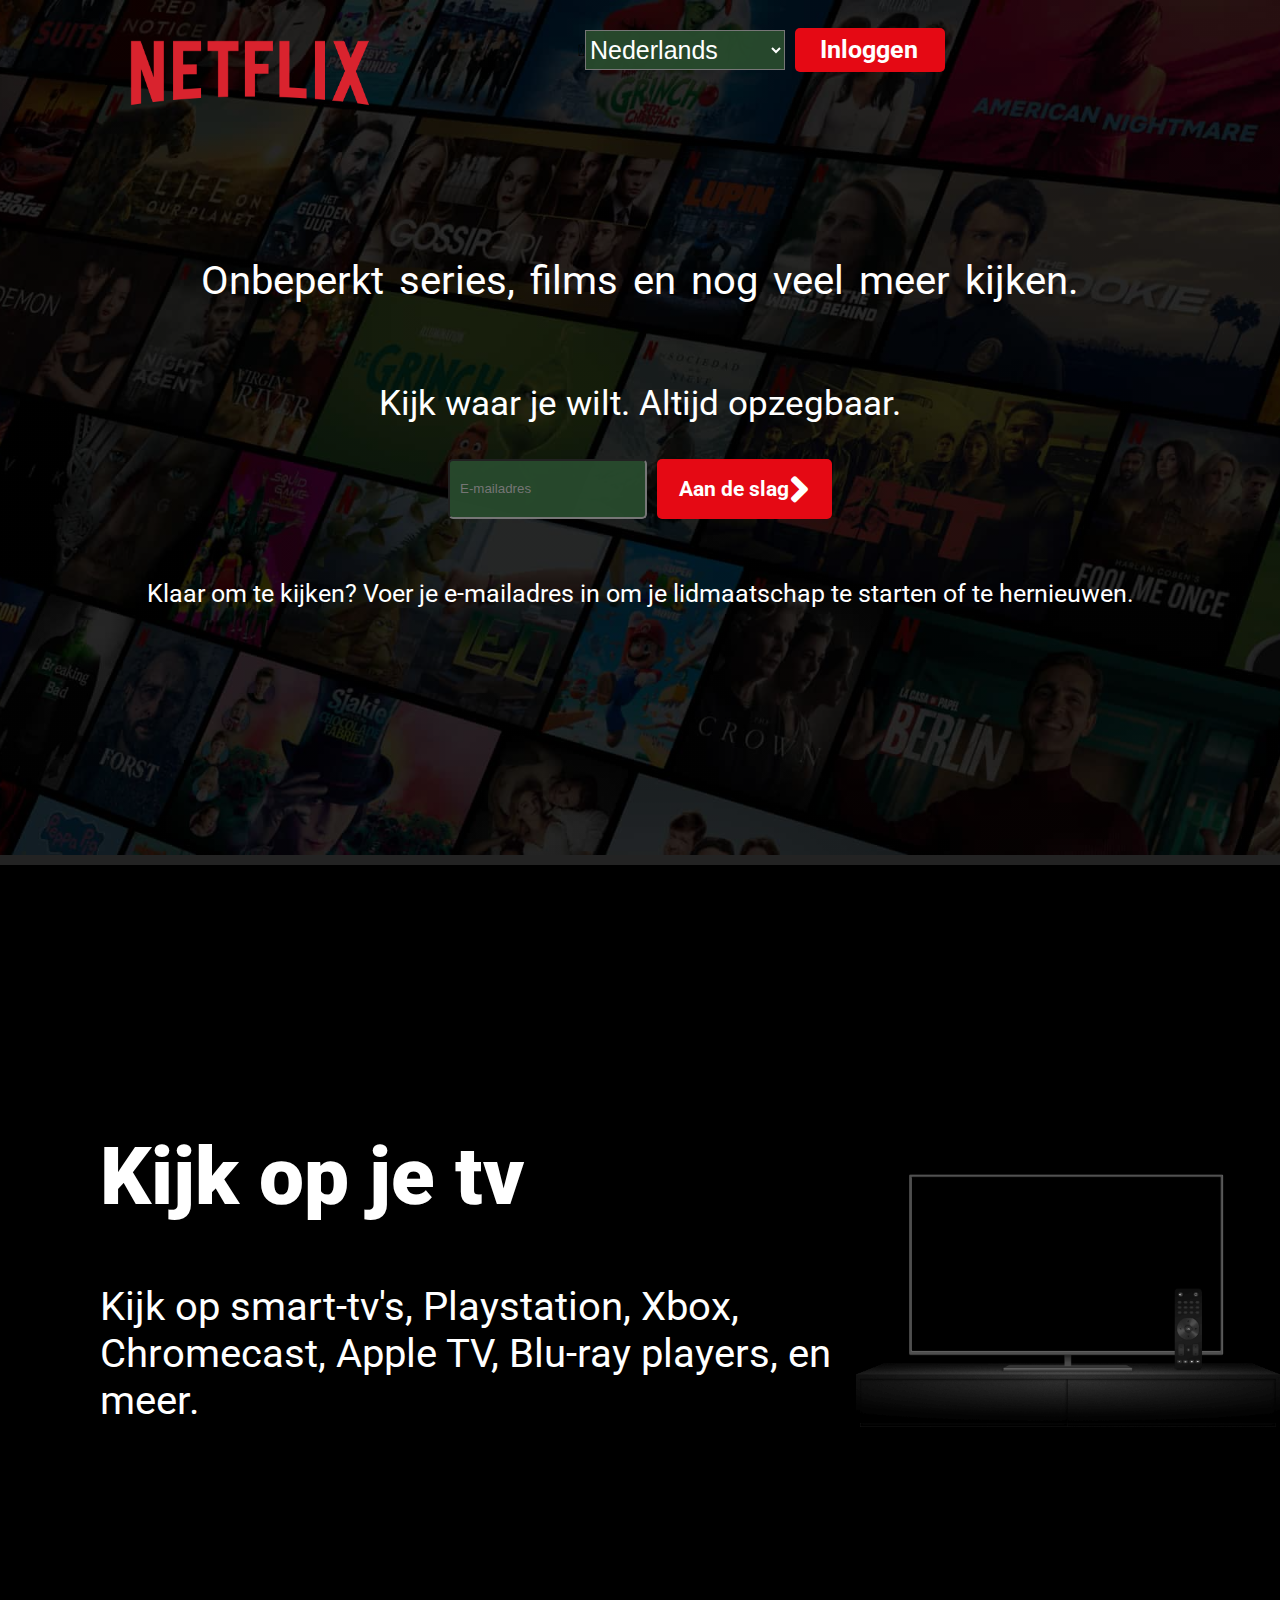
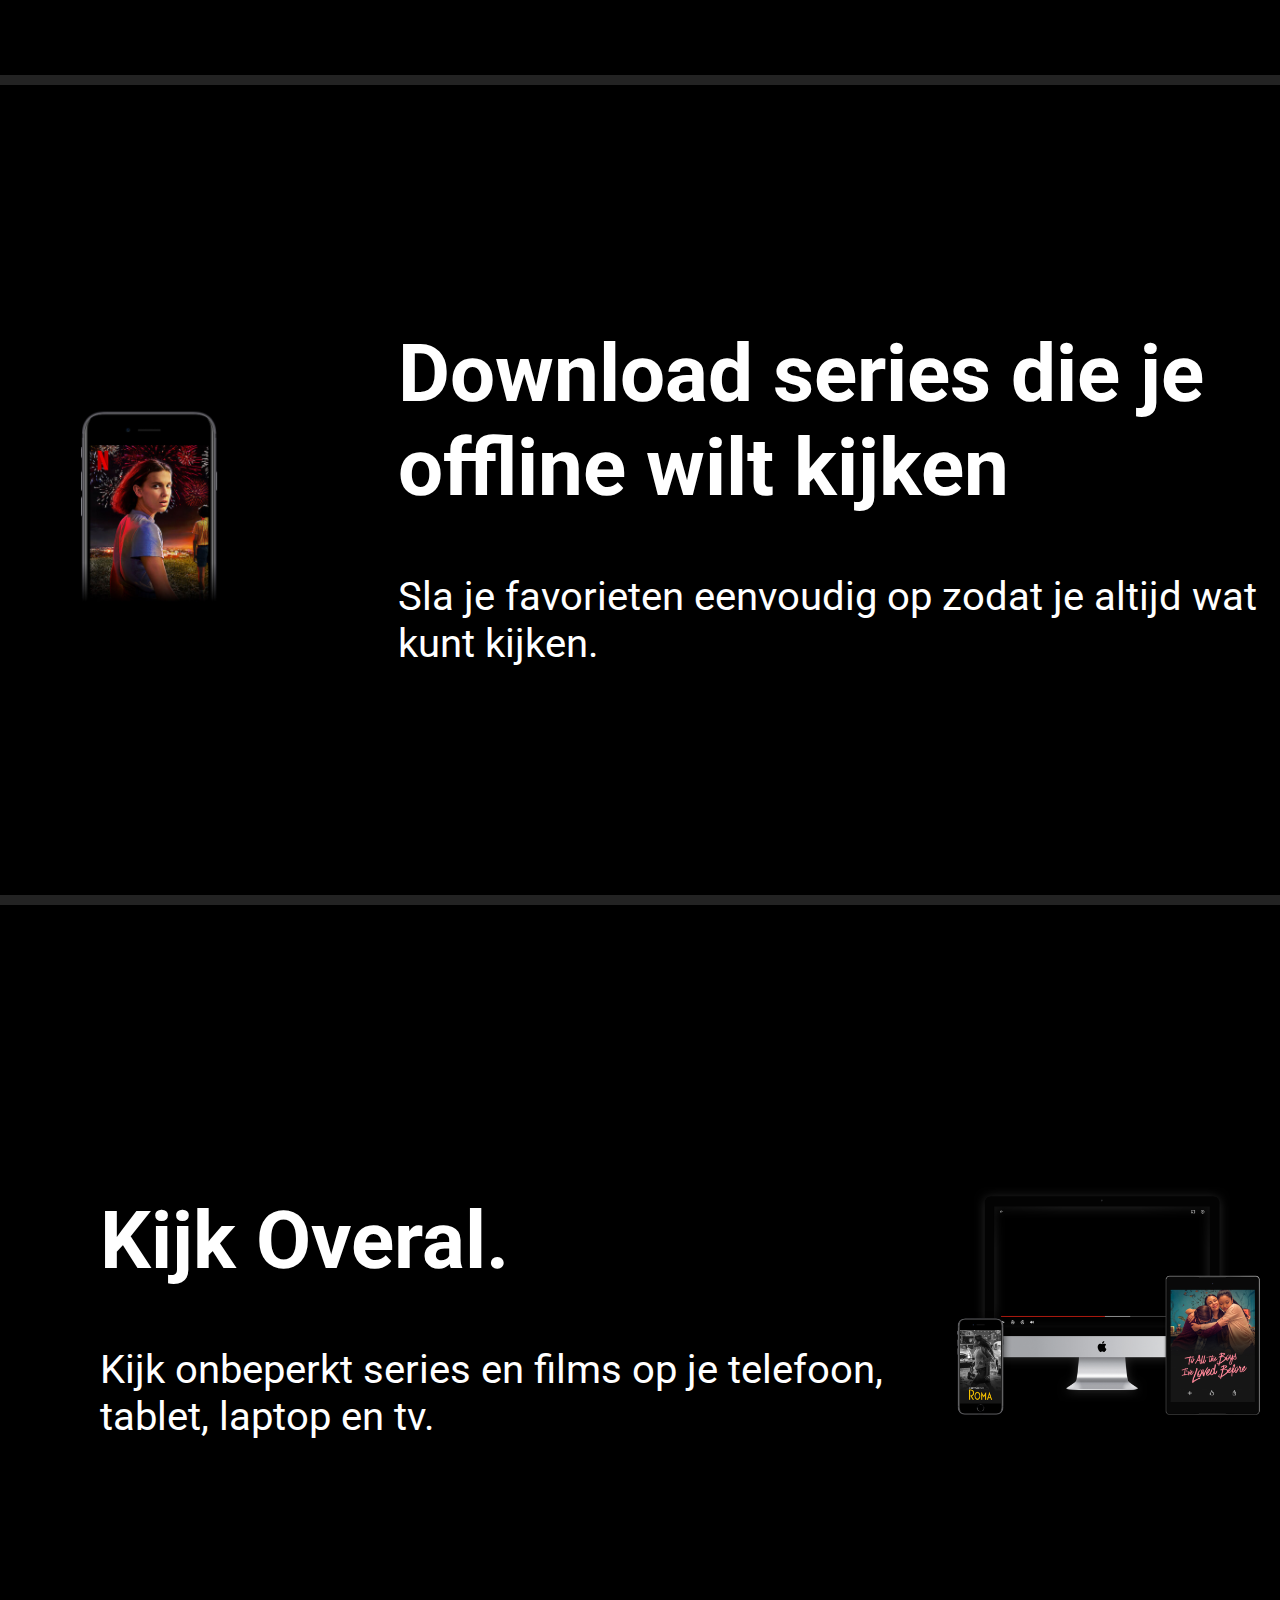
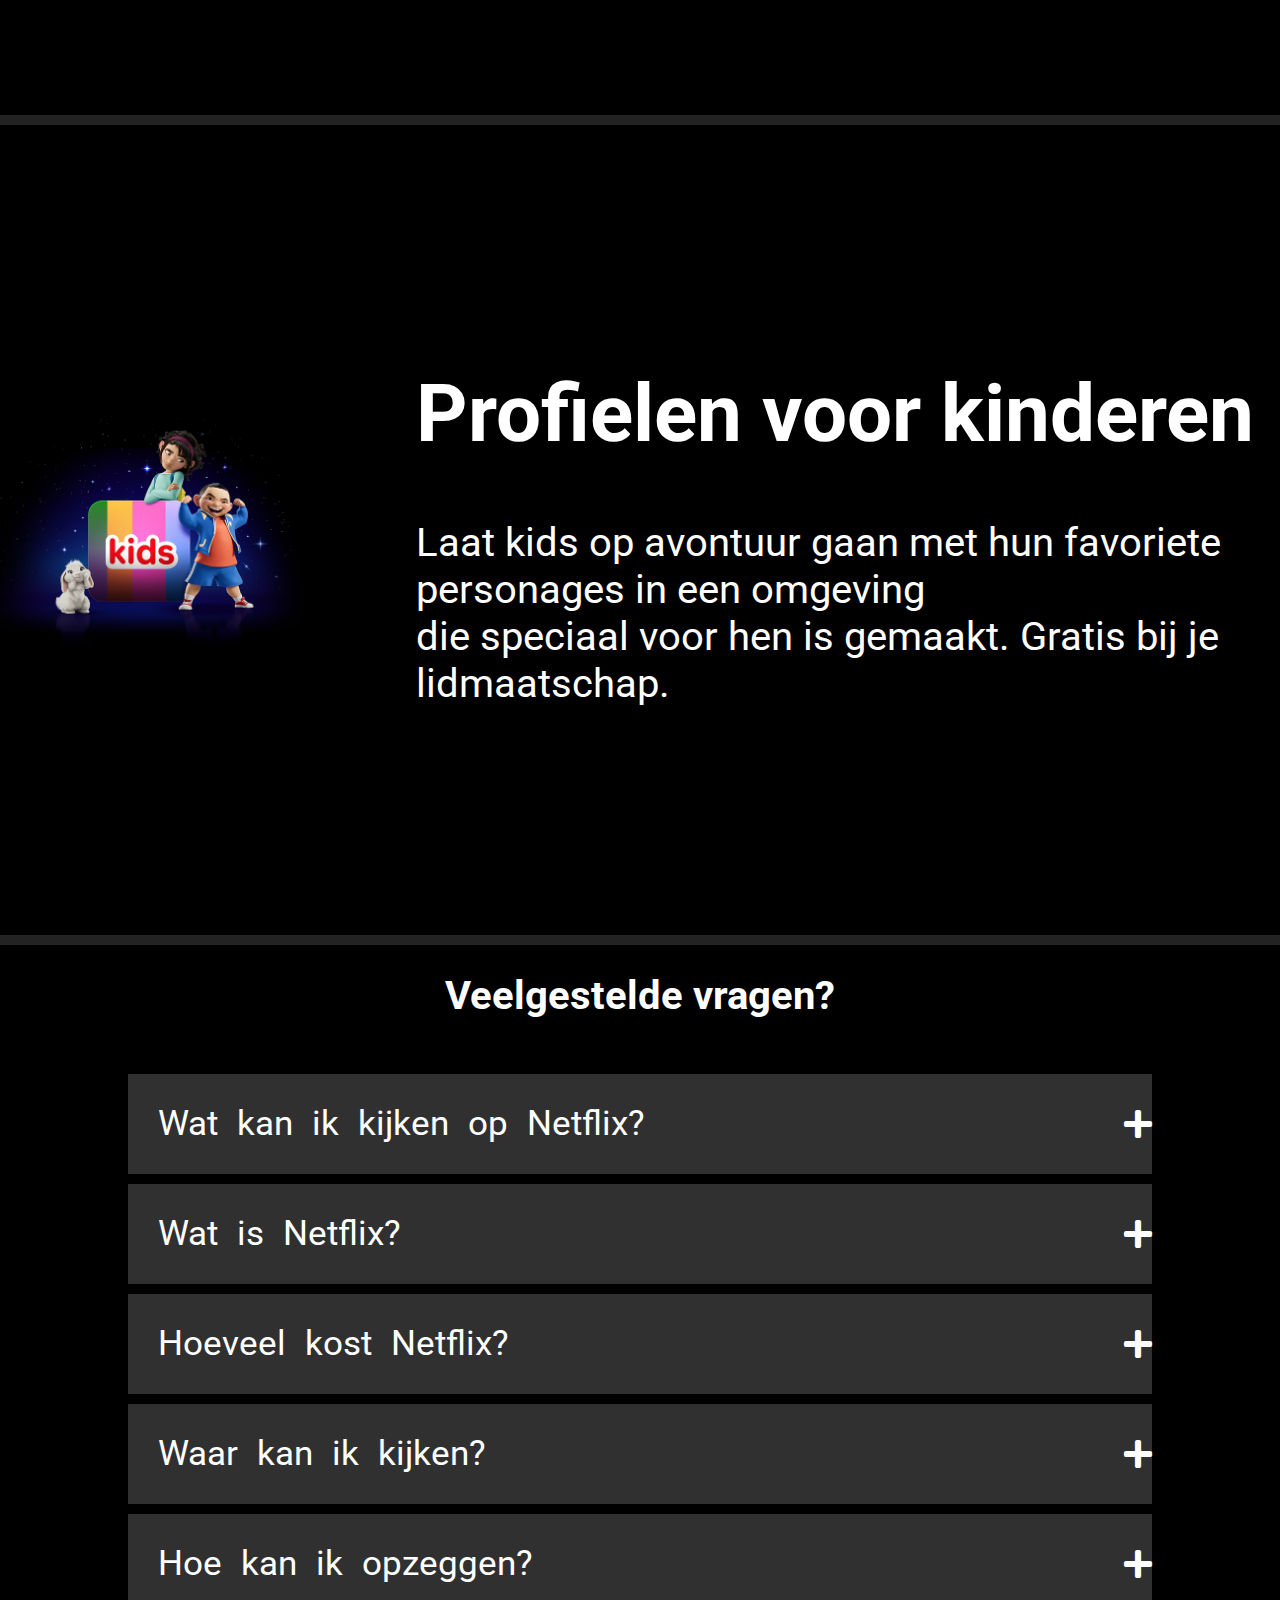
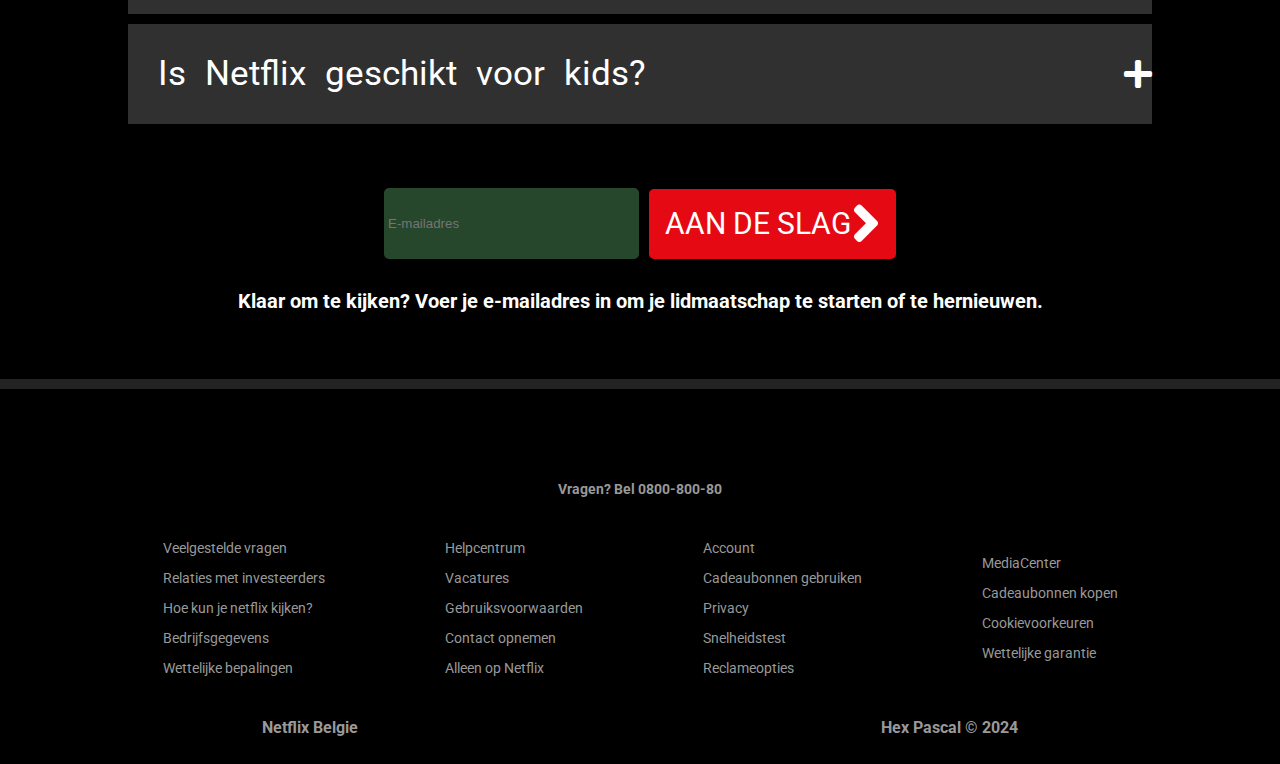
==== index.html @ 968f9cb0 "netflix bestanden toegevoegd" ====
<!DOCTYPE html>
<html lang="nl">
  <head>
    <meta charset="UTF-8">
    <meta name="viewport" content="width=device-width, initial-scale=1.0">
    <title>Netflix</title>
    <link rel="stylesheet" href="style.css">
    <link rel="stylesheet" href="https://cdnjs.cloudflare.com/ajax/libs/font-awesome/5.15.1/css/all.min.css">
  </head>
<body>
  <header>
    <div class="navbar">
      <div class="logo"><img src="images/logo.png" alt="logo"></div>
        <div class="controls">
          <i class="fa-solid fa-language"></i>
            <select name="language" id="taal">
              <option value="nederlands">Nederlands</option>
              <option value="engels">Engels</option>
              <option value="frans">Frans</option>
            </select>
        <div class="buttons"><b>Inloggen</b></div>
      </div>
    </div>
  </header>
  <div class="main">
    <div class="area">
        <h1><b>Onbeperkt series, films en nog veel meer kijken.</b></h1>
        <h3>Kijk waar je wilt. Altijd opzegbaar.</h3>
          <div class="search">
            <input type="text" class="box" placeholder="E-mailadres">
            <span class="try"><b>Aan de slag</b> <i class="fa fa-angle-right" aria-hidden="true"></i></span>
          </div>
        <h4>Klaar om te kijken? Voer je e-mailadres in om je lidmaatschap te starten of te hernieuwen.</h4>
    </div>
  </div>
  <div class="container1">
    <div class="text">
        <h1><b>Kijk op je tv</b></h1>
        <p>Kijk op  smart-tv's, Playstation, Xbox, <br>Chromecast, Apple TV, Blu-ray players, en meer.</p>
    </div>
    <div class="image">
      <img src="images/tv.png" alt="tv">
    </div>
  </div>
  <div class="container1">
    <div class="image">
      <img src="images/mobiel.jpg" alt="mobiel">
    </div>
    <div class="text">
      <h1>Download series die je offline wilt kijken</h1>
        <p>Sla je favorieten eenvoudig op zodat je altijd wat kunt kijken.</p>
    </div>
  </div>  
  <div class="container1">
    <div class="text">
      <h1>Kijk Overal.</h1>
        <p>Kijk onbeperkt series en films op je telefoon, tablet, laptop en tv.</p>
      </div>
        <div class="image">
          <img src="images/svg.png" alt="svg">
        </div>
    </div>
    <div class="container1">
      <div class="image">
        <img src="images/kids.png" alt="kids">
      </div>
      <div class="text">
          <h1><em></em>Profielen voor kinderen</em></em></h1>
            <p>Laat kids op avontuur gaan met hun favoriete personages in een omgeving <br> die speciaal voor hen is gemaakt. Gratis bij je lidmaatschap.</p>
      </div>
    </div>
  <div class="question">
    <h1>Veelgestelde vragen?</h1>
    <div class="quest" onclick="togglePanel(this)">
        <div class="question-textbox">Wat kan ik kijken op Netflix?</div>
        <i class="fas fa-plus fa-2x" aria-hidden="true"></i>
    </div>
    <div class="panel">
      <p>Netflix heeft een uitgebreide catalogus van speelfilms, documentaires, series, anime, bekroonde Netflix Originals en meer. Kijk zoveel je wilt en wanneer je wilt.</p></div>
    <div class="quest" onclick="togglePanel(this)">
        <div class="question-textbox">Wat is Netflix?</div>
        <i class="fas fa-plus fa-2x" aria-hidden="true"></i>
    </div>
    <div class="panel">
      <p>Netflix is een streamingservice met een zeer groot aanbod van bekroonde series, films, anime, documentaires en nog veel meer op duizenden apparaten met een internetverbinding.Je kijkt zo veel je wilt, wanneer je wilt, zonder enige vorm van reclame. En dit allemaal voor één lage prijs per maand. Er valt altijd iets nieuws te ontdekken en elke week worden er nieuwe series en films toegevoegd!</p>
    </div>
    <div class="quest" onclick="togglePanel(this)">
        <div class="question-textbox">Hoeveel kost Netflix?</div>
        <i class="fas fa-plus fa-2x" aria-hidden="true"></i>
    </div>
    <div class="panel">
      <p>Kijk Netflix op je smartphone, tablet, smart-tv, laptop of streamingapparaat. Allemaal voor één lage prijs per maand. Abonnementen vanaf € 8,99 tot € 17,99 per maand. Geen bijkomende kosten of contracten.</p>
    </div>
    <div class="quest" onclick="togglePanel(this)">
        <div class="question-textbox">Waar kan ik kijken?</div>
        <i class="fas fa-plus fa-2x" aria-hidden="true"></i>
    </div>
    <div class="panel">
      <p>Kijk altijd en overal. Log in bij je account op de Netflix-website om direct online te kijken vanaf je computer of op een apparaat met een internetverbinding en de Netflix-app, zoals smart-tv's, smartphones, tablets, mediaspelers en gameconsoles.Je kunt je favoriete series ook downloaden via de iOS-, Android- of Windows 10-app. Gebruik de downloadfunctie om onderweg en wanneer je geen internetverbinding hebt, te kunnen kijken. Neem Netflix overal mee.</p>
    </div>
    <div class="quest" onclick="togglePanel(this)">
        <div class="question-textbox">Hoe kan ik opzeggen?</div>
        <i class="fas fa-plus fa-2x" aria-hidden="true"></i>
    </div>
    <div class="panel">
      <p>Netflix is flexibel. Er zijn geen omslachtige contracten en geen verplichtingen aan verbonden. Je kunt je account makkelijk online annuleren. Je hoeft hiervoor maar twee keer te klikken. Er zijn geen annuleringskosten. Je kunt je account op elk gewenst moment opstarten of stopzetten.</p>
    </div>
    <div class="quest" onclick="togglePanel(this)">
        <div class="question-textbox">Is Netflix geschikt voor kids?</div>
        <i class="fas fa-plus fa-2x" aria-hidden="true"></i>
    </div>
    <div class="panel">
      <p>Netflix Kids maakt onderdeel uit van je lidmaatschap. Ouders kunnen erop vertrouwen dat hun kids gezinsvriendelijke series en films kijken in hun eigen omgeving.Kids-profielen bevatten ouderlijk toezicht met een pincode, dus je kunt een leeftijdsclassificatie instellen voor content die kids mogen kijken. Ook kun je specifieke titels blokkeren die kids niet mogen zien.</p>
    </div>
    <div class="search1">
        <input type="text" class="box1" placeholder="E-mailadres">
        <span class="try1">Aan de slag <i class="fas fa-angle-right" aria-hidden="true"></i></span>
    </div>
    <h4>Klaar om te kijken? Voer je e-mailadres in om je lidmaatschap te starten of te hernieuwen.</h4>
</div>
<div class="footer">
  <div class="footercon">
      <div class="flex1">
        <h5>Vragen? Bel 0800-800-80</h5>
      </div>
      
    <ul class="list1">
      <li><a href="">Veelgestelde vragen</a></li>
      <li><a href="">Relaties met investeerders</a></li>
      <li><a href="">Hoe kun je netflix kijken?</a></li>
      <li><a href="">Bedrijfsgegevens</a></li>
      <li><a href="">Wettelijke bepalingen</a></li>
    </ul>
    <ul class="list1">
      <li><a href="">Helpcentrum</a></li>
      <li><a href="">Vacatures</a></li>
      <li><a href="">Gebruiksvoorwaarden</a></li>
      <li><a href="">Contact opnemen</a></li>
      <li><a href="">Alleen op Netflix</a></li>
    </ul>
    <ul class="list1">
      <li><a href="">Account</a></li>
      <li><a href="">Cadeaubonnen gebruiken</a></li>
      <li><a href="">Privacy</a></li>
      <li><a href="">Snelheidstest</a></li>
      <li><a href="">Reclameopties</a></li>
    </ul>
    <ul class="list1">
      <li><a href="">MediaCenter</a></li>
      <li><a href="">Cadeaubonnen kopen</a></li>
      <li><a href="">Cookievoorkeuren</a></li>
      <li><a href="">Wettelijke garantie</a></li>
    </ul>
  </div>
</div>
<div class="end">
  <h2>Netflix Belgie</h2> 
  <h2>Hex Pascal &copy; 2024</h2>                    
</div>
<script>
  "use strict";
  function togglePanel(element) {
      const panel = element.nextElementSibling;
      if (panel.style.display === "flex" || panel.style.display === "") {
          panel.style.display = "none";
      } else {
          panel.style.display = "flex";
      }
  }
  document.addEventListener("DOMContentLoaded", function () {
      const panels = document.querySelectorAll('.panel');
      panels.forEach(function (panel) {
          panel.style.display = "none";
      });
  });
</script>
</body>
</html>
---- style.css ----
@import url("https://fonts.googleapis.com/css?family=IBM+Plex+Sans&display=swap");
@import url("https://fonts.googleapis.com/css?family=Martel+Sans&display=swap");
@import url("https://fonts.googleapis.com/css?family=Roboto&display=swap");

body {
  margin: 0;
  padding: 0;
  flex-wrap: wrap;
  display: flex;
  font-family: "Roboto", sans-serif;
  background-color: rgba(8, 8, 8, 0.89);
}

header {
  display: flex;
  flex-direction: row;
  position: relative;
  align-items: center;
  width: 100%;
  height: 50px;
  min-height: 100px;
  justify-content: space-between;
  background-color: transparent;
}

header .navbar {
  display: flex;
  justify-content: space-between;
  width: 100%;
  align-items: center;
}

header .logo img {
  margin-top: 50px;
  margin-left: 100px;
  width: 300px;
}

header .logo {
  transition: transform 0.8s ease; 
}

header .logo:hover {
  transform: rotateY(360deg);
}

header .controls {
  display: flex;
  align-items: center;
  margin-right: 10px;
  
}
.fa-angle-right {
  font-size: 2em;
}
header .controls select {
  margin-right: 10px;
  background-color: rgba(40, 74, 45, 0.961);
  color: white;
}

header .buttons {
  background-color: #e50914;
  padding: 7px 25px;
  color: white;
  border-radius: 5px;
  margin-right: 325px;
  height: 30px;
  width: 100px;
  font-size: 25px;
  transition: background-color 0.3s ease, transform 0.3s ease;
}

header .buttons:hover {
  background-color: rgba(192, 231, 16, 0.572);
  transform: scale(1.2);
}

.controls select {
  display: flex;
  align-items: center;
  height: 40px ;
  width: 200px;
  font-size: 25px;
}

.main {
  width: 100%;
  margin-top: -100px;
  background-size: cover;
  align-items: center;
  overflow-x: hidden;
  justify-content: center;
  display: flex;
  background-position: center;
  min-height: 95vh;
  background-image: linear-gradient(rgba(0, 0, 0, 0.8), rgba(0, 0, 0, 0.8)),
    url(images/achtergrond.jpg);
}

.area {
  width: 120%;
  color: white;
  display: inline-flex;
  flex-direction: column;
  align-items: center;
  justify-content: center;
  text-align: center;
  margin-top: 50px;
}

.area h1 {
  font-size: 60px;
  word-spacing: 5px;
  line-height: 30px;
  font-weight: lighter;
}

.area h3 {
  font-size: 35px;
  font-weight: normal;
}
.area h4 {
  font-size: 25px;
  font-weight: normal;
  padding: 50px;
}

.search {
  width: 30%;
  margin: 0 auto;
  display: flex;
}

.box {
  width: 100%; 
  padding: 10px;
  background-color: rgba(40, 74, 45, 0.961);
  margin-right: 10px;
  border-radius: 5px;
  color: white;
}

.try {
  background-color: #e50914;
  display: flex;
  align-items: center;
  justify-content: center;
  cursor: pointer;
  min-height: 60px;
  width: 100%;
  border-radius: 5px;
  font-size: 21px;
  transition: background-color 0.3s ease, transform 0.3s ease;
}

.try:hover {
  background-color: rgba(192, 231, 16, 0.572); 
  transform: scale(1.1);
}

.area h4 {
  margin-top: 10px;
  font-weight: normal;
}

.container1 {
  width: 100%;
  min-height: 90vh;
  background-color: black;
  margin-top: 10px;
  display: flex;
  flex-direction: row;
  align-items: center;
  justify-content: space-evenly;
  text-align: left;
}

.container1 img {
  display: flex;
  justify-content: center;
  flex-direction: row;
  object-fit: contain;
  object-position: center;
  align-self: center;
  max-width: 100%;
  height: 350px;
}

.container1 .image {
  display: flex;
  justify-content: center;
  flex-direction: row;
  align-items: center;
  align-self: center;
  object-fit: contain;
}

.text {
  color: white;
  display: flex;
  flex-direction: column;
  align-items: flex-start;
  justify-content: flex-start;
  align-self: center;
  align-content: center;
}

.text p {
  font-size: 2.5rem;
  margin-top: 5px;
}

.text h1 {
  font-size: 5rem;
}

.question {
  width: 100%;
  min-height: 950px;
  background-color: #000;
  margin-top: 10px;
  display: flex;
  flex-direction: column;
  align-items: center;
  justify-content: flex-end;
  text-align: center;
}

.question h1 {
  text-align: center;
  color: white;
  margin-bottom: 50px;
  text-align: center;
  font-size: 40px;
  display: flex;
  flex-direction: column;
  align-items: center;
  justify-content: center;
}

.quest {
  width: 80%;
  min-height: 100px;
  background-color: #303030;
  color: white;
  align-items: center;
  justify-content: space-between;
  display: flex;
  text-align: left;
  flex-direction: row;
  margin: 5px 5px;
}

.quest .question-textbox {
  display: flex;
  text-align: left;
  flex-direction: row;
  align-items: center;
  justify-content: center;
  justify-items: center;
  align-self: center;
  font-size: 35px;  
  margin: 0 30px;
  word-spacing: 10px;
  text-align: left;
}

.panel {
  display: none;
  width: 80%;
  min-height: 100px;
  background-color: #303030;
  color: white;
  align-items: center;
  justify-content: space-between;
  display: flex;
  text-align: left;
  flex-direction: row;
  margin: 5px;
}

.panel p {
  margin: 30px;
  word-spacing: 5px;
  text-align: left;
  font-size: 25px; 
}

.search1 {
  width: 40%;
  min-height: 80px;
  display: flex;
  flex-direction: row;
  align-items: center;
  justify-content: center;
  text-align: left;
  margin-top: 10px;
}

h4 {
  font-size: 20px;
}

.box1 {
  width: 50%;
  min-height: 65px;
  background-color: rgba(40, 74, 45, 0.961);
  border: rgba(0, 0, 0, 0) 2px solid;
  border-radius: 5px;
  margin-right: 10px;
  color: white;
}

.try1 {
  display: flex;
  flex-direction: row;
  align-items: center;
  justify-content: center;
  background-color: #e50914;
  min-height: 70px;
  width: 50%;
  color: white;
  font-size: 30px;
  margin: 50px 0;
  text-transform: uppercase;
  border-radius: 5px;
  transition: background-color 0.3s ease, transform 0.3s ease;
}

.try1:hover {
  background-color: rgba(192, 231, 16, 0.572);
  transform: scale(1.1);
  
}

.question h4 {
  color: white;
  margin-top: -20px;
  padding-bottom: 40px;
}

.footer {
  display: flex;
  flex-direction: column;
  width: 100%;
  min-height: 375px;
  background-color: black;
  margin-top: 10px;
  flex-wrap: wrap;
  align-items:center;
  justify-content:space-around;
}

.footercon {
  display: flex;
  flex-direction: row;
  width: 100%;
  justify-content: center;
  align-items: center;
  flex-wrap: wrap;
  min-height: 50px;
  background-color: transparent;
}

.footer .flex1 {
  color:#999;;
  justify-content:space-around;
  align-items:flex-start;
  display: flex;
  flex-direction:row;
  flex-wrap:wrap;
  width:100%;
  font-size: 17px;
  min-height: 30px;
}

.footer .flex1 h5 {
  align-self:flex-start;
}

.list1 {
  color: white;
  display: flex;
  flex-direction: column;
  flex-wrap: wrap;
  align-items: flex-start;
  justify-items: flex-start;
  align-self: center;
  justify-content: center;
  min-height:50px;
  font-size: 13px;
  padding: 0px 70px;
  text-align: left;
}

.list1 li {
  font-size: 13px;
  margin: 7px -10px;
  list-style-type: none;
  text-align: left;
  display: flex;
  flex-direction: column;
  flex-wrap: wrap;
  align-items: flex-start;
  justify-items: center;
  align-self: flex-start;
  justify-content: center;
}

.list1 li a {
  color: #999;
  text-decoration: none;
  font-size: 14px;
}

li a {
  font-size: 13px;
  text-align: center;
  color: #999;
}

.footertxt {
  color:white;
  display:flex;
  flex-direction:row;
  align-items:flex-end;
  justify-content: flex-end;
}

.end {
  width:100%;
  min-height:50px;
background-color: black;
justify-content:space-around;
align-items:flex-start;
display: flex;
flex-direction:row;
flex-wrap:wrap;
color:#999;
margin-top:-60px;
}

.end h2 {
  display:flex;
  flex-direction: row;
font-size:16px;
}


@media (min-width: 250px) and (max-width: 980px) {
  body {
    display: flex;
    flex-direction: column;
    flex-wrap: wrap;
  }

  .container1 {
    display: flex;
    flex-direction: column;
    justify-content: space-evenly;
    align-items: center;
    align-self: center;
    margin: auto;
  }

  .area h1 {
    font-size: 40px;
    line-height: 60px;
  }

  .area h3 {
    margin-top: 10px;
  }

  .container1 img {
    width: auto;
  }

  .navbar {
    flex-direction: column;
    align-items: center;
    text-align: center;
    background-color: #000;
  }
  
  .logo {
    margin-bottom: 10px; 
  }

  .controls {
    display: none; 
  }

  .buttons {
    width: 80%;
    margin-left: 400px;
  }
  
  .search {
    display: flex;
    flex-direction: column;
    margin: 30px 10px;
    width: 80%; 
    margin-bottom: 40px;
  }

  .box {
    width: 100%;
    margin-bottom: 20px;
    
  }

  .try {
    width: 100%; 
    margin: 0 10px;
    font-size: 17px;
    min-height: 50px;
  }

  .search1 {
    display: flex;
    flex-direction: column;
    margin: 30px 10px;
    width: 80%; 
    margin-bottom: 40px;
  }

  h4 {
    color: white;
  }

  .box1 {
    width: 100%;
    margin-bottom: 20px;
    margin: 30px;
  }

  .try1 {
    width: 100%; 
    margin: 0 10px;
    font-size: 17px;
    min-height: 50px;
  }

  .text {
    display: flex;
    flex-direction: column;
    justify-content: center;
    align-items: center;
    align-self: center;
    text-align: center;
    margin-left: 5px;
    margin-right: 5px;
  }

  .text h1 {
    font-size: 2rem;
    margin-left: 10px;
    margin-right: 10px;
  }

  .text p {
    font-size: 1.2rem;
    margin-left: 10px;
    margin-right: 10px;
  }

  .quest .textbox {
    font-size: 20px;
    margin-left: 10px;
    margin-right: 10px;
  }

  .quest {
    width: 80%;
    min-height: 75px;
    margin-left: 10px;
    margin-right: 10px;
  }
  .controls select {
    display: none;
  }
}

@media (min-width: 980px) and (max-width: 1350px) {
  .area h1 {
    font-size: 40px;
    line-height: 80px;
  }
  .container1 h1 {
    margin-left: 100px;
  }
  .container1 .text p {
    margin-left: 100px;
  }
}
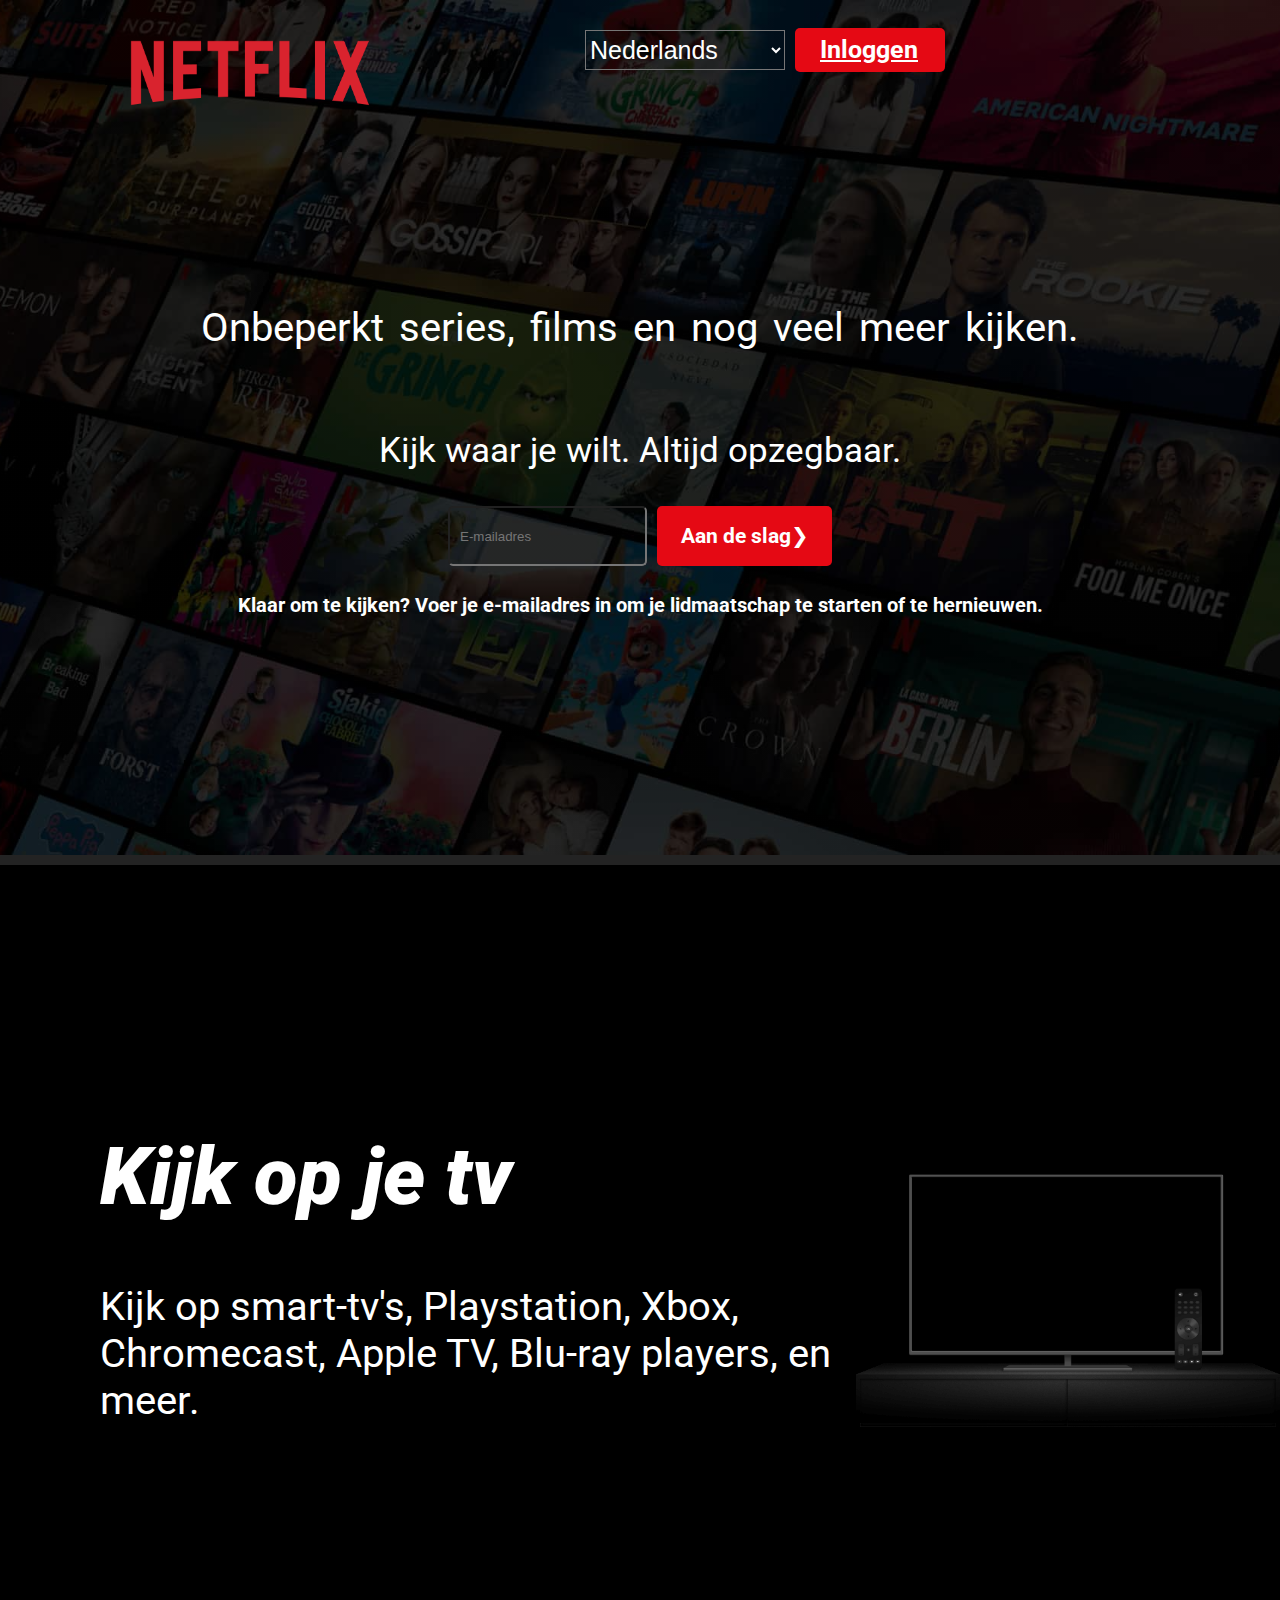
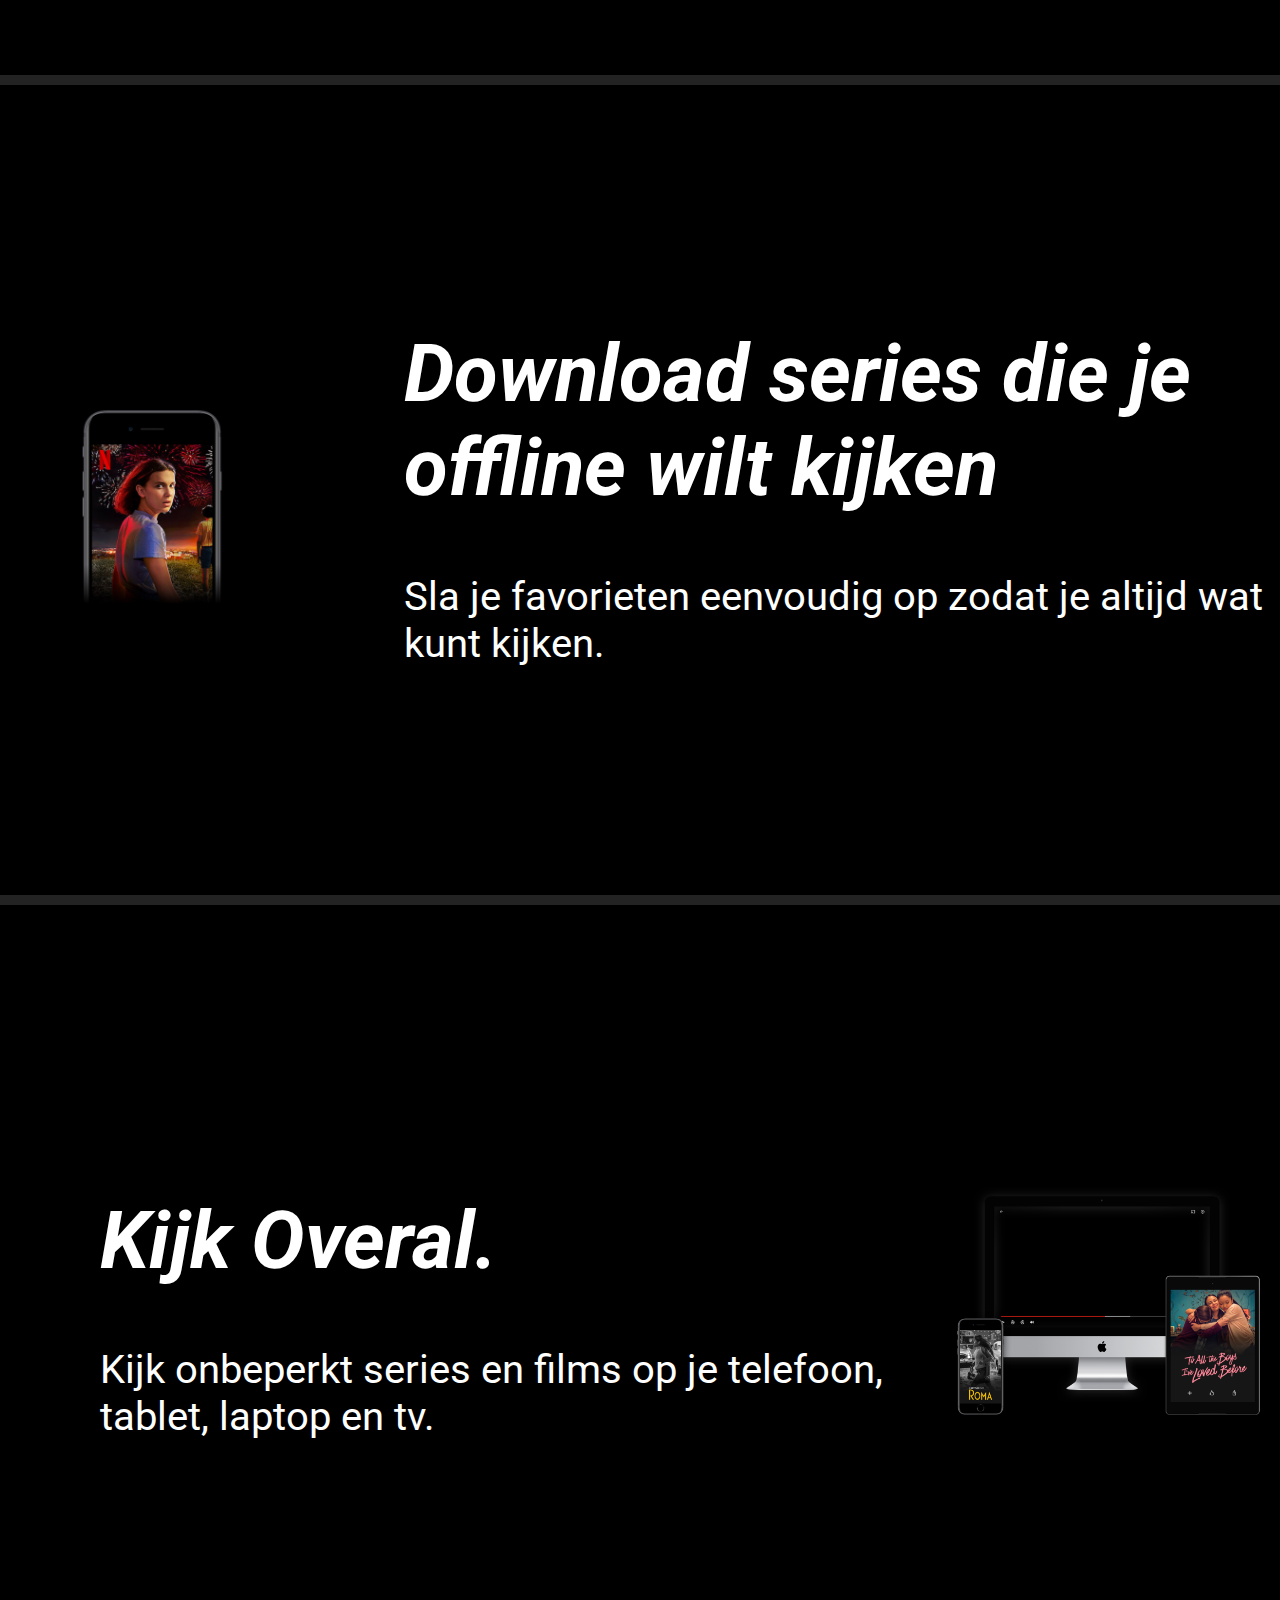
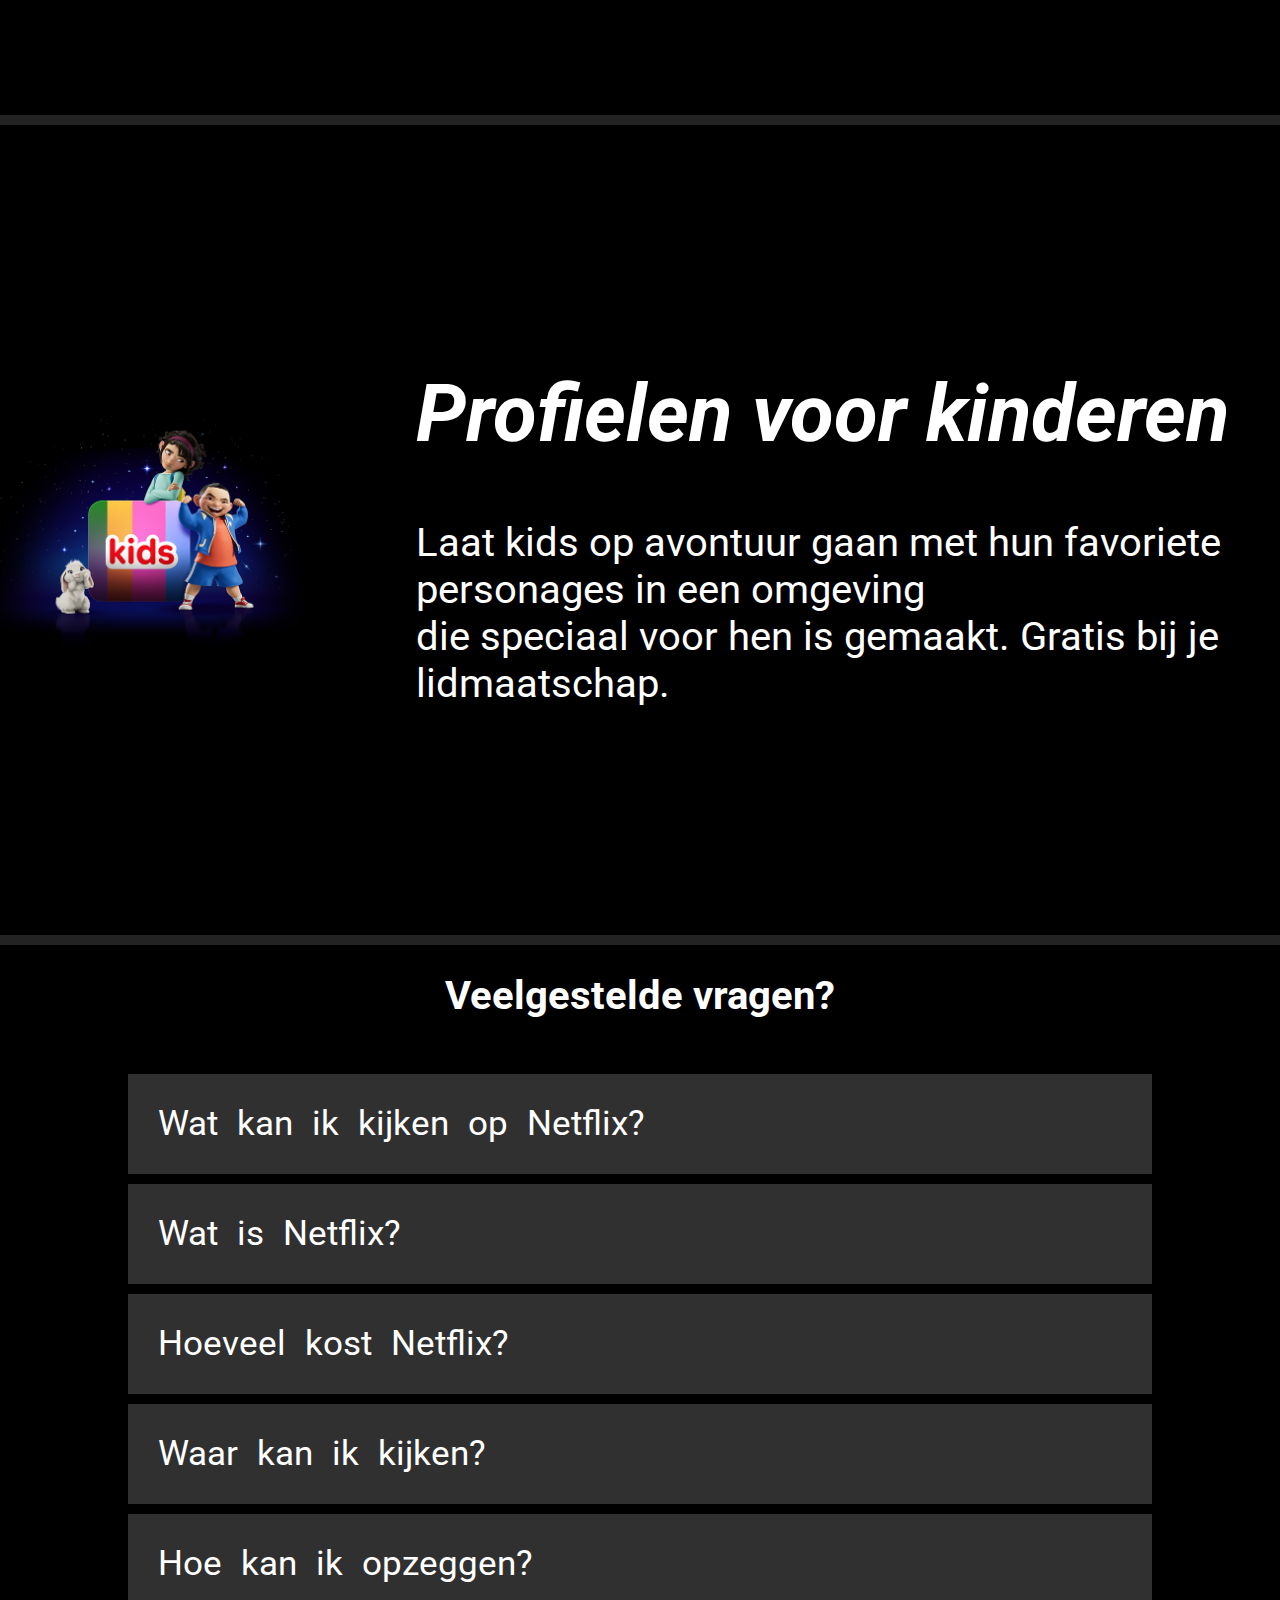
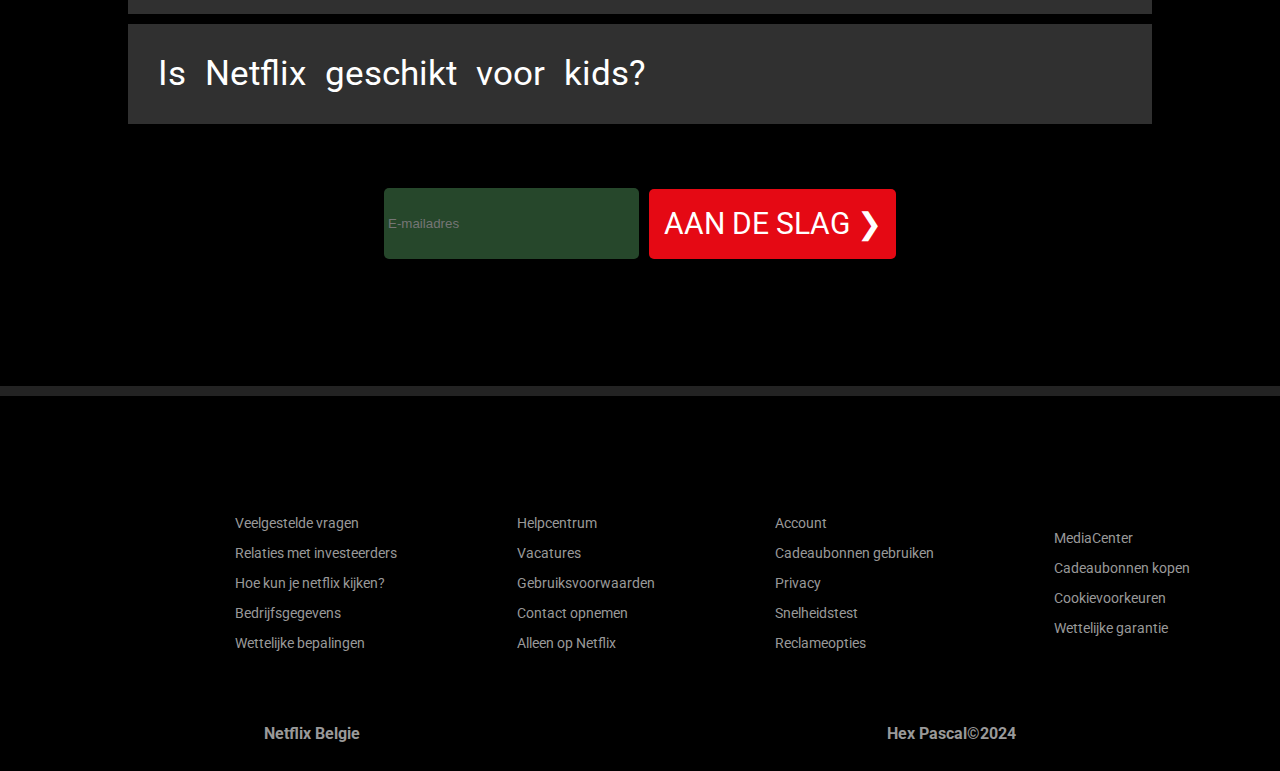
==== commit 1b656ba4: "volledige website netflix toegevoegd" ====
--- a/index.html
+++ b/index.html
@@ -5,8 +5,8 @@
     <meta name="viewport" content="width=device-width, initial-scale=1.0">
     <title>Netflix</title>
     <link rel="stylesheet" href="style.css">
-    <link rel="stylesheet" href="https://cdnjs.cloudflare.com/ajax/libs/font-awesome/5.15.1/css/all.min.css">
   </head>
+  
 <body>
   <header>
     <div class="navbar">
@@ -14,11 +14,11 @@
         <div class="controls">
           <i class="fa-solid fa-language"></i>
             <select name="language" id="taal">
-              <option value="nederlands">Nederlands</option>
-              <option value="engels">Engels</option>
-              <option value="frans">Frans</option>
+              <option style="color: black;" value="nederlands">Nederlands</option>
+              <option style="color: black;" value="engels">Engels</option>
+              <option style="color: black;" value="frans">Frans</option>
             </select>
-        <div class="buttons"><b>Inloggen</b></div>
+            <a href="index2.html" class="buttons"><b>Inloggen</b></a>
       </div>
     </div>
   </header>
@@ -28,14 +28,14 @@
         <h3>Kijk waar je wilt. Altijd opzegbaar.</h3>
           <div class="search">
             <input type="text" class="box" placeholder="E-mailadres">
-            <span class="try"><b>Aan de slag</b> <i class="fa fa-angle-right" aria-hidden="true"></i></span>
+            <span class="try"><a style="color: white; text-decoration: none;" href="index2.html"><b>Aan de slag </b></a> &#10095;</span>
           </div>
         <h4>Klaar om te kijken? Voer je e-mailadres in om je lidmaatschap te starten of te hernieuwen.</h4>
     </div>
   </div>
   <div class="container1">
     <div class="text">
-        <h1><b>Kijk op je tv</b></h1>
+        <h1><b><em>Kijk op je tv</em></b></h1>
         <p>Kijk op  smart-tv's, Playstation, Xbox, <br>Chromecast, Apple TV, Blu-ray players, en meer.</p>
     </div>
     <div class="image">
@@ -47,13 +47,13 @@
       <img src="images/mobiel.jpg" alt="mobiel">
     </div>
     <div class="text">
-      <h1>Download series die je offline wilt kijken</h1>
+      <h1><em>Download series die je offline wilt kijken</em></h1>
         <p>Sla je favorieten eenvoudig op zodat je altijd wat kunt kijken.</p>
     </div>
   </div>  
   <div class="container1">
     <div class="text">
-      <h1>Kijk Overal.</h1>
+      <h1><em>Kijk Overal.</em></h1>
         <p>Kijk onbeperkt series en films op je telefoon, tablet, laptop en tv.</p>
       </div>
         <div class="image">
@@ -65,7 +65,7 @@
         <img src="images/kids.png" alt="kids">
       </div>
       <div class="text">
-          <h1><em></em>Profielen voor kinderen</em></em></h1>
+          <h1><em>Profielen voor kinderen</em></h1>
             <p>Laat kids op avontuur gaan met hun favoriete personages in een omgeving <br> die speciaal voor hen is gemaakt. Gratis bij je lidmaatschap.</p>
       </div>
     </div>
@@ -114,7 +114,7 @@
     </div>
     <div class="search1">
         <input type="text" class="box1" placeholder="E-mailadres">
-        <span class="try1">Aan de slag <i class="fas fa-angle-right" aria-hidden="true"></i></span>
+        <span class="try1"><a style="color: white; text-decoration: none;" href="index2.html">Aan de slag &#10095;</a></span>
     </div>
     <h4>Klaar om te kijken? Voer je e-mailadres in om je lidmaatschap te starten of te hernieuwen.</h4>
 </div>
@@ -139,7 +139,7 @@
       <li><a href="">Alleen op Netflix</a></li>
     </ul>
     <ul class="list1">
-      <li><a href="">Account</a></li>
+      <li><a href="index2.html">Account</a></li>
       <li><a href="">Cadeaubonnen gebruiken</a></li>
       <li><a href="">Privacy</a></li>
       <li><a href="">Snelheidstest</a></li>
@@ -155,7 +155,7 @@
 </div>
 <div class="end">
   <h2>Netflix Belgie</h2> 
-  <h2>Hex Pascal &copy; 2024</h2>                    
+  <h2>Hex Pascal&copy;2024</h2>                    
 </div>
 <script>
   "use strict";
@@ -172,9 +172,7 @@
       panels.forEach(function (panel) {
           panel.style.display = "none";
       });
-  });
+    });
 </script>
 </body>
-</html>
-
-
+</html>--- a/style.css
+++ b/style.css
@@ -1,16 +1,13 @@
 @import url("https://fonts.googleapis.com/css?family=IBM+Plex+Sans&display=swap");
 @import url("https://fonts.googleapis.com/css?family=Martel+Sans&display=swap");
 @import url("https://fonts.googleapis.com/css?family=Roboto&display=swap");
-
 body {
   margin: 0;
   padding: 0;
   flex-wrap: wrap;
   display: flex;
   font-family: "Roboto", sans-serif;
-  background-color: rgba(8, 8, 8, 0.89);
-}
-
+  background-color: rgba(8, 8, 8, 0.89);}
 header {
   display: flex;
   flex-direction: row;
@@ -20,45 +17,32 @@
   height: 50px;
   min-height: 100px;
   justify-content: space-between;
-  background-color: transparent;
-}
-
+  background-color: transparent;}
 header .navbar {
+  background-color: rgba(40, 74, 45, 0);
   display: flex;
   justify-content: space-between;
   width: 100%;
-  align-items: center;
-}
-
+  align-items: center;}
 header .logo img {
   margin-top: 50px;
   margin-left: 100px;
-  width: 300px;
-}
-
+  width: 300px;}
 header .logo {
-  transition: transform 0.8s ease; 
-}
-
+  transition: transform 0.8s ease; }
 header .logo:hover {
-  transform: rotateY(360deg);
-}
-
+  transform: rotateY(360deg);}
 header .controls {
-  display: flex;
-  align-items: center;
-  margin-right: 10px;
-  
-}
+  background-color: rgba(40, 74, 45, 0);
+  display: flex;
+  align-items: center;
+  margin-right: 10px;}
 .fa-angle-right {
-  font-size: 2em;
-}
+  font-size: 2em;}
 header .controls select {
   margin-right: 10px;
-  background-color: rgba(40, 74, 45, 0.961);
-  color: white;
-}
-
+  background-color: rgba(0, 0, 0, 0);
+  color: white;}
 header .buttons {
   background-color: #e50914;
   padding: 7px 25px;
@@ -68,22 +52,18 @@
   height: 30px;
   width: 100px;
   font-size: 25px;
-  transition: background-color 0.3s ease, transform 0.3s ease;
-}
-
+  transition: background-color 0.3s ease, transform 0.3s ease;}
 header .buttons:hover {
   background-color: rgba(192, 231, 16, 0.572);
-  transform: scale(1.2);
-}
-
-.controls select {
+  transform: scale(1.2);}
+.controls select{
+  background-color: rgba(40, 74, 45, 0);
   display: flex;
   align-items: center;
   height: 40px ;
   width: 200px;
   font-size: 25px;
-}
-
+  color:black;}
 .main {
   width: 100%;
   margin-top: -100px;
@@ -95,9 +75,7 @@
   background-position: center;
   min-height: 95vh;
   background-image: linear-gradient(rgba(0, 0, 0, 0.8), rgba(0, 0, 0, 0.8)),
-    url(images/achtergrond.jpg);
-}
-
+    url(images/achtergrond.jpg);}
 .area {
   width: 120%;
   color: white;
@@ -106,41 +84,26 @@
   align-items: center;
   justify-content: center;
   text-align: center;
-  margin-top: 50px;
-}
-
+  margin-top: 50px;}
 .area h1 {
   font-size: 60px;
   word-spacing: 5px;
   line-height: 30px;
-  font-weight: lighter;
-}
-
+  font-weight: lighter;}
 .area h3 {
   font-size: 35px;
-  font-weight: normal;
-}
-.area h4 {
-  font-size: 25px;
-  font-weight: normal;
-  padding: 50px;
-}
-
+  font-weight: normal;}
 .search {
   width: 30%;
   margin: 0 auto;
-  display: flex;
-}
-
+  display: flex;}
 .box {
   width: 100%; 
   padding: 10px;
-  background-color: rgba(40, 74, 45, 0.961);
+  background-color: rgba(40, 74, 45, 0);
   margin-right: 10px;
   border-radius: 5px;
-  color: white;
-}
-
+  color: white;}
 .try {
   background-color: #e50914;
   display: flex;
@@ -151,19 +114,10 @@
   width: 100%;
   border-radius: 5px;
   font-size: 21px;
-  transition: background-color 0.3s ease, transform 0.3s ease;
-}
-
+  transition: background-color 0.3s ease, transform 0.3s ease;}
 .try:hover {
   background-color: rgba(192, 231, 16, 0.572); 
-  transform: scale(1.1);
-}
-
-.area h4 {
-  margin-top: 10px;
-  font-weight: normal;
-}
-
+  transform: scale(1.1);}
 .container1 {
   width: 100%;
   min-height: 90vh;
@@ -173,9 +127,7 @@
   flex-direction: row;
   align-items: center;
   justify-content: space-evenly;
-  text-align: left;
-}
-
+  text-align: left;}
 .container1 img {
   display: flex;
   justify-content: center;
@@ -184,18 +136,14 @@
   object-position: center;
   align-self: center;
   max-width: 100%;
-  height: 350px;
-}
-
+  height: 350px;}
 .container1 .image {
   display: flex;
   justify-content: center;
   flex-direction: row;
   align-items: center;
   align-self: center;
-  object-fit: contain;
-}
-
+  object-fit: contain;}
 .text {
   color: white;
   display: flex;
@@ -203,18 +151,12 @@
   align-items: flex-start;
   justify-content: flex-start;
   align-self: center;
-  align-content: center;
-}
-
+  align-content: center;}
 .text p {
   font-size: 2.5rem;
-  margin-top: 5px;
-}
-
+  margin-top: 5px;}
 .text h1 {
-  font-size: 5rem;
-}
-
+  font-size: 5rem;}
 .question {
   width: 100%;
   min-height: 950px;
@@ -224,9 +166,7 @@
   flex-direction: column;
   align-items: center;
   justify-content: flex-end;
-  text-align: center;
-}
-
+  text-align: center;}
 .question h1 {
   text-align: center;
   color: white;
@@ -236,9 +176,7 @@
   display: flex;
   flex-direction: column;
   align-items: center;
-  justify-content: center;
-}
-
+  justify-content: center;}
 .quest {
   width: 80%;
   min-height: 100px;
@@ -249,9 +187,7 @@
   display: flex;
   text-align: left;
   flex-direction: row;
-  margin: 5px 5px;
-}
-
+  margin: 5px 5px;}
 .quest .question-textbox {
   display: flex;
   text-align: left;
@@ -263,9 +199,7 @@
   font-size: 35px;  
   margin: 0 30px;
   word-spacing: 10px;
-  text-align: left;
-}
-
+  text-align: left;}
 .panel {
   display: none;
   width: 80%;
@@ -277,16 +211,12 @@
   display: flex;
   text-align: left;
   flex-direction: row;
-  margin: 5px;
-}
-
+  margin: 5px;}
 .panel p {
   margin: 30px;
   word-spacing: 5px;
   text-align: left;
-  font-size: 25px; 
-}
-
+  font-size: 25px; }
 .search1 {
   width: 40%;
   min-height: 80px;
@@ -295,13 +225,9 @@
   align-items: center;
   justify-content: center;
   text-align: left;
-  margin-top: 10px;
-}
-
+  margin-top: 10px;}
 h4 {
-  font-size: 20px;
-}
-
+  font-size: 20px;}
 .box1 {
   width: 50%;
   min-height: 65px;
@@ -309,9 +235,7 @@
   border: rgba(0, 0, 0, 0) 2px solid;
   border-radius: 5px;
   margin-right: 10px;
-  color: white;
-}
-
+  color: white;}
 .try1 {
   display: flex;
   flex-direction: row;
@@ -325,21 +249,10 @@
   margin: 50px 0;
   text-transform: uppercase;
   border-radius: 5px;
-  transition: background-color 0.3s ease, transform 0.3s ease;
-}
-
+  transition: background-color 0.3s ease, transform 0.3s ease;}
 .try1:hover {
   background-color: rgba(192, 231, 16, 0.572);
-  transform: scale(1.1);
-  
-}
-
-.question h4 {
-  color: white;
-  margin-top: -20px;
-  padding-bottom: 40px;
-}
-
+  transform: scale(1.1);}
 .footer {
   display: flex;
   flex-direction: column;
@@ -349,9 +262,7 @@
   margin-top: 10px;
   flex-wrap: wrap;
   align-items:center;
-  justify-content:space-around;
-}
-
+  justify-content:space-around;}
 .footercon {
   display: flex;
   flex-direction: row;
@@ -360,25 +271,7 @@
   align-items: center;
   flex-wrap: wrap;
   min-height: 50px;
-  background-color: transparent;
-}
-
-.footer .flex1 {
-  color:#999;;
-  justify-content:space-around;
-  align-items:flex-start;
-  display: flex;
-  flex-direction:row;
-  flex-wrap:wrap;
-  width:100%;
-  font-size: 17px;
-  min-height: 30px;
-}
-
-.footer .flex1 h5 {
-  align-self:flex-start;
-}
-
+  background-color: transparent;}
 .list1 {
   color: white;
   display: flex;
@@ -391,9 +284,7 @@
   min-height:50px;
   font-size: 13px;
   padding: 0px 70px;
-  text-align: left;
-}
-
+  text-align: left;}
 .list1 li {
   font-size: 13px;
   margin: 7px -10px;
@@ -405,29 +296,15 @@
   align-items: flex-start;
   justify-items: center;
   align-self: flex-start;
-  justify-content: center;
-}
-
+  justify-content: center;}
 .list1 li a {
   color: #999;
   text-decoration: none;
-  font-size: 14px;
-}
-
+  font-size: 14px;}
 li a {
   font-size: 13px;
   text-align: center;
-  color: #999;
-}
-
-.footertxt {
-  color:white;
-  display:flex;
-  flex-direction:row;
-  align-items:flex-end;
-  justify-content: flex-end;
-}
-
+  color: #999;}
 .end {
   width:100%;
   min-height:50px;
@@ -438,111 +315,74 @@
 flex-direction:row;
 flex-wrap:wrap;
 color:#999;
-margin-top:-60px;
-}
-
+margin-top:-60px;}
 .end h2 {
   display:flex;
   flex-direction: row;
-font-size:16px;
-}
-
-
+font-size:16px;}
 @media (min-width: 250px) and (max-width: 980px) {
   body {
     display: flex;
     flex-direction: column;
-    flex-wrap: wrap;
-  }
-
+    flex-wrap: wrap;}
   .container1 {
     display: flex;
     flex-direction: column;
     justify-content: space-evenly;
     align-items: center;
     align-self: center;
-    margin: auto;
-  }
-
+    margin: auto;}
   .area h1 {
     font-size: 40px;
-    line-height: 60px;
-  }
-
+    line-height: 60px;}
   .area h3 {
-    margin-top: 10px;
-  }
-
+    margin-top: 10px;}
   .container1 img {
-    width: auto;
-  }
-
+    width: auto;}
   .navbar {
     flex-direction: column;
     align-items: center;
     text-align: center;
-    background-color: #000;
-  }
-  
+    background-color: rgba(40, 74, 45, 0);}
   .logo {
-    margin-bottom: 10px; 
-  }
-
+    margin-bottom: 10px; }
   .controls {
-    display: none; 
-  }
-
+    background-color: rgba(40, 74, 45, 0);
+    display: none; }
   .buttons {
     width: 80%;
-    margin-left: 400px;
-  }
-  
+    margin-left: 400px;}
   .search {
     display: flex;
     flex-direction: column;
     margin: 30px 10px;
     width: 80%; 
-    margin-bottom: 40px;
-  }
-
+    margin-bottom: 40px;}
   .box {
     width: 100%;
-    margin-bottom: 20px;
-    
-  }
-
+    margin-bottom: 20px;}
   .try {
     width: 100%; 
     margin: 0 10px;
     font-size: 17px;
-    min-height: 50px;
-  }
-
+    min-height: 50px;}
   .search1 {
     display: flex;
     flex-direction: column;
     margin: 30px 10px;
     width: 80%; 
-    margin-bottom: 40px;
-  }
-
+    margin-bottom: 40px;}
   h4 {
-    color: white;
-  }
-
+    color: white;}
   .box1 {
     width: 100%;
     margin-bottom: 20px;
-    margin: 30px;
-  }
-
+    margin: 30px;}
   .try1 {
     width: 100%; 
     margin: 0 10px;
     font-size: 17px;
-    min-height: 50px;
-  }
-
+    min-height: 50px;}
   .text {
     display: flex;
     flex-direction: column;
@@ -551,27 +391,19 @@
     align-self: center;
     text-align: center;
     margin-left: 5px;
-    margin-right: 5px;
-  }
-
+    margin-right: 5px;}
   .text h1 {
     font-size: 2rem;
     margin-left: 10px;
-    margin-right: 10px;
-  }
-
+    margin-right: 10px;}
   .text p {
     font-size: 1.2rem;
     margin-left: 10px;
-    margin-right: 10px;
-  }
-
+    margin-right: 10px;}
   .quest .textbox {
     font-size: 20px;
     margin-left: 10px;
-    margin-right: 10px;
-  }
-
+    margin-right: 10px;}
   .quest {
     width: 80%;
     min-height: 75px;
@@ -580,18 +412,14 @@
   }
   .controls select {
     display: none;
-  }
-}
-
+    background-color: rgba(40, 74, 45, 0);
+  }}
 @media (min-width: 980px) and (max-width: 1350px) {
   .area h1 {
     font-size: 40px;
-    line-height: 80px;
-  }
+    line-height: 80px;}
   .container1 h1 {
-    margin-left: 100px;
-  }
+    margin-left: 100px;}
   .container1 .text p {
     margin-left: 100px;
-  }
-}+}}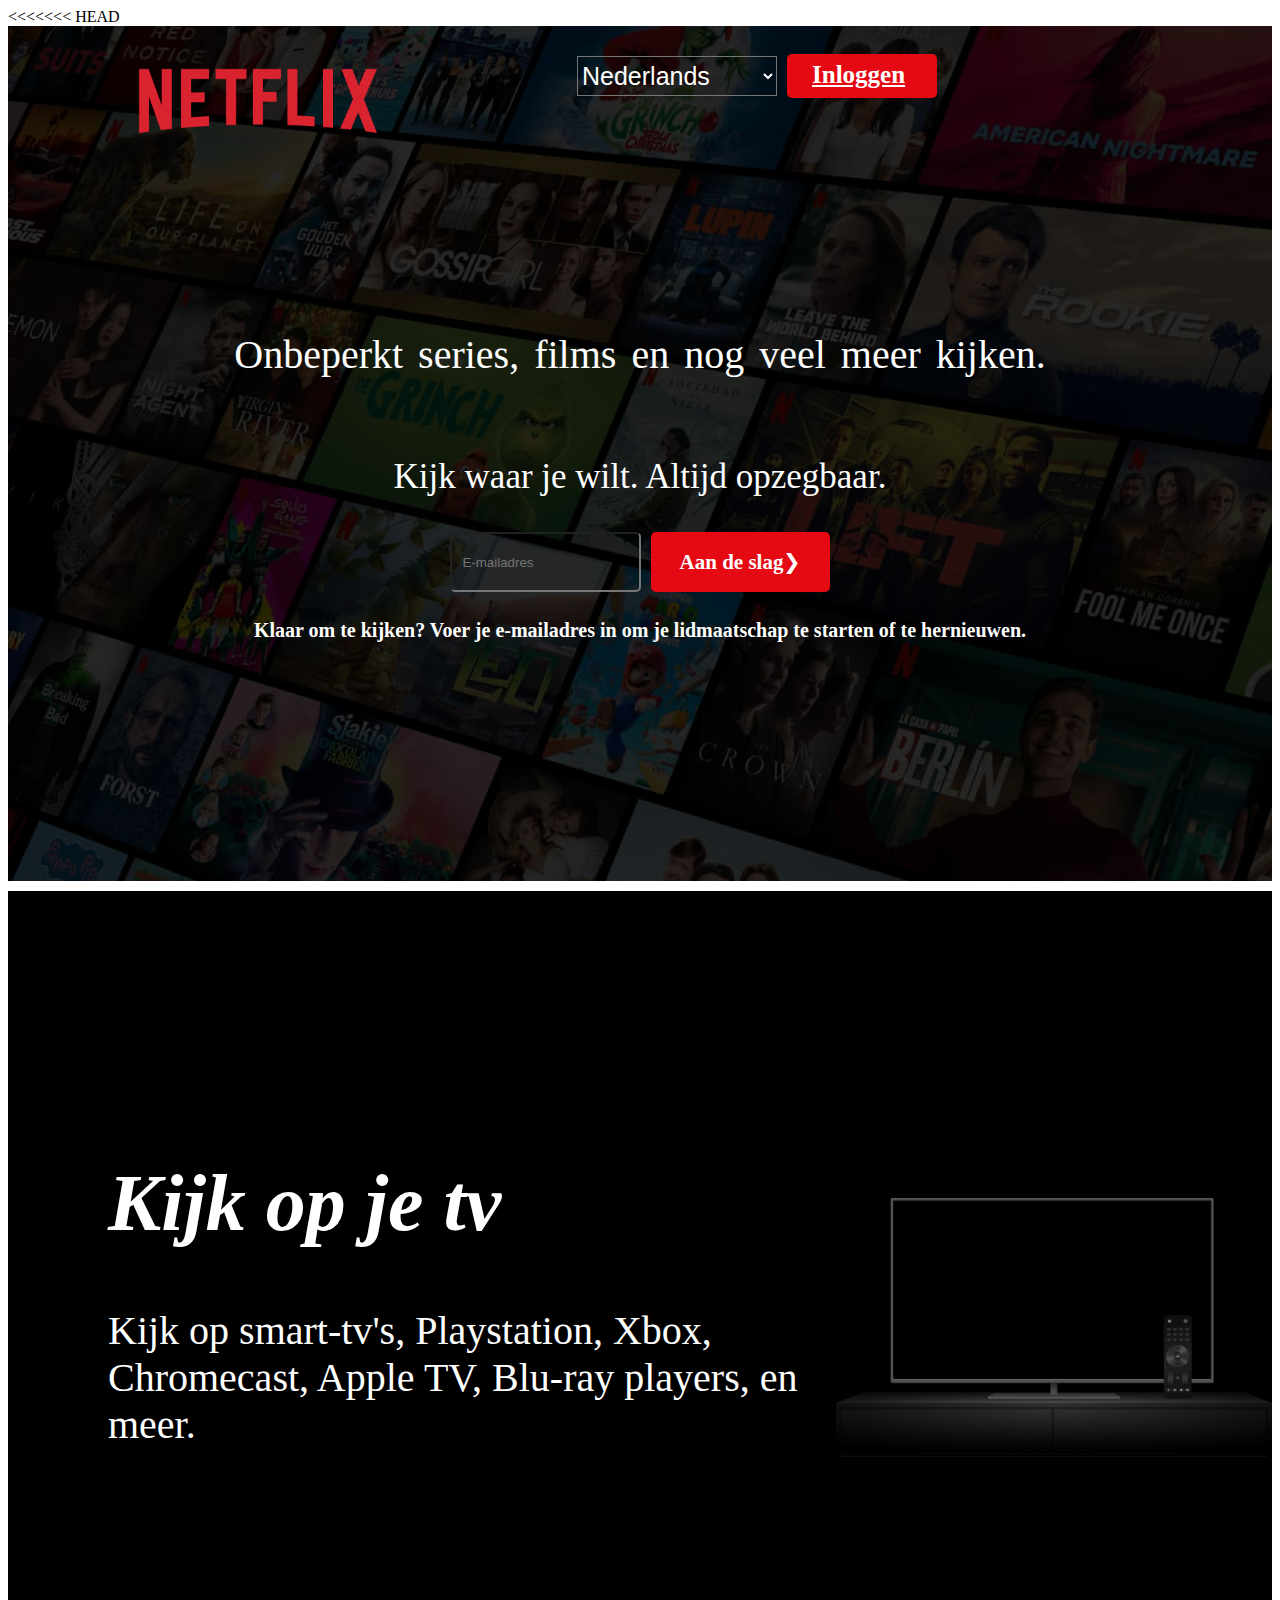
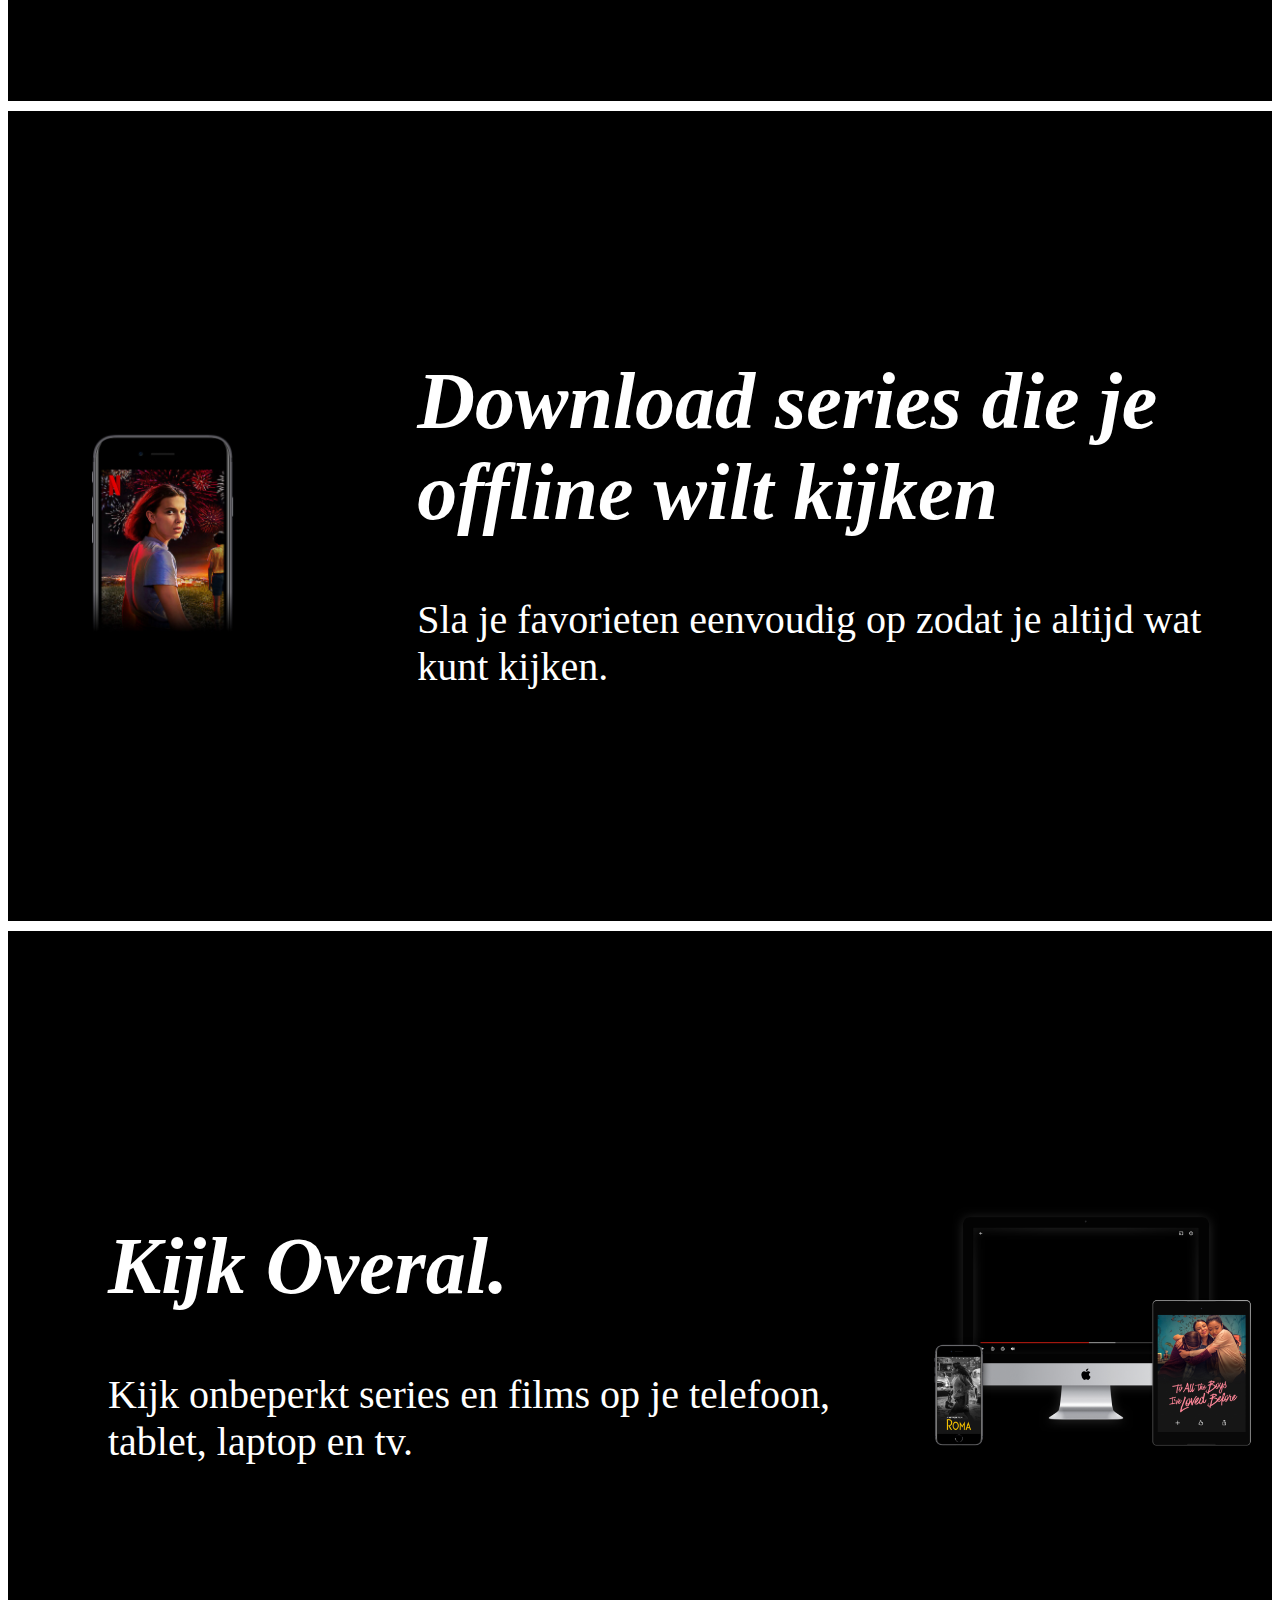
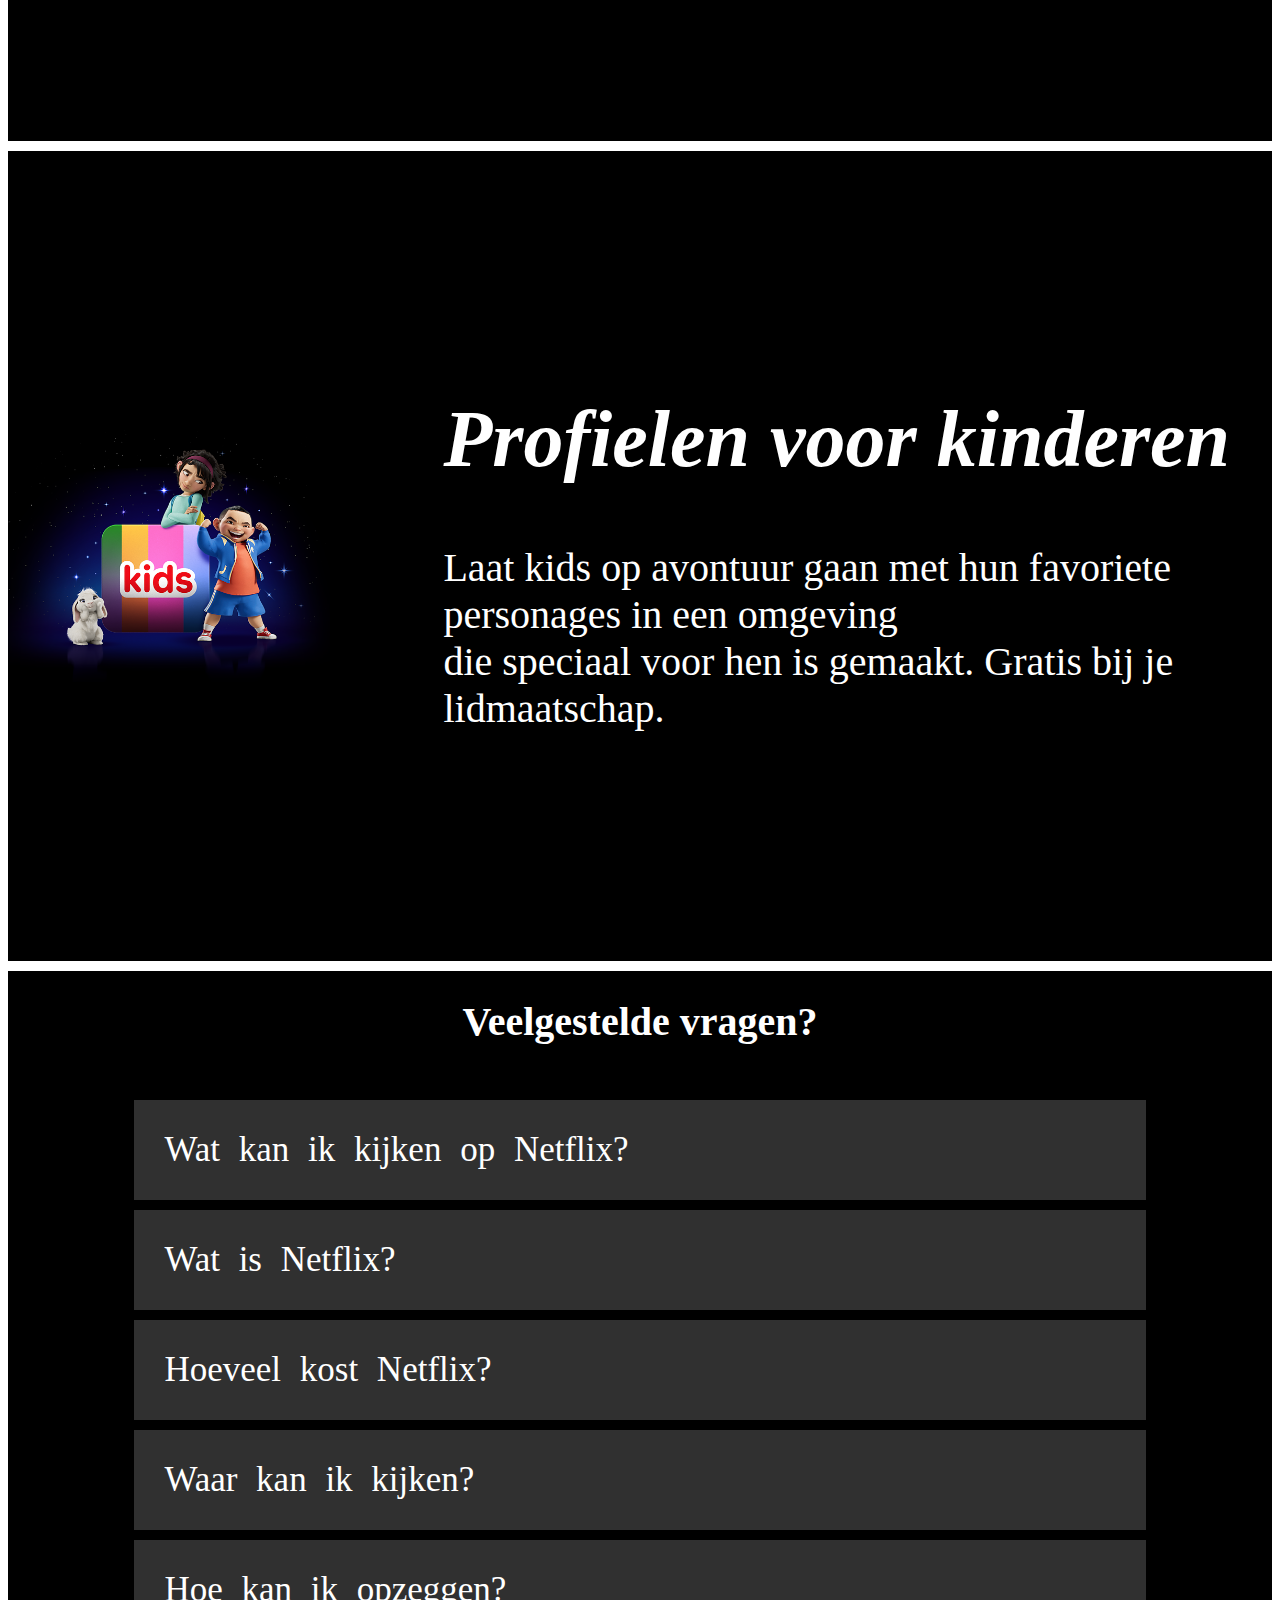
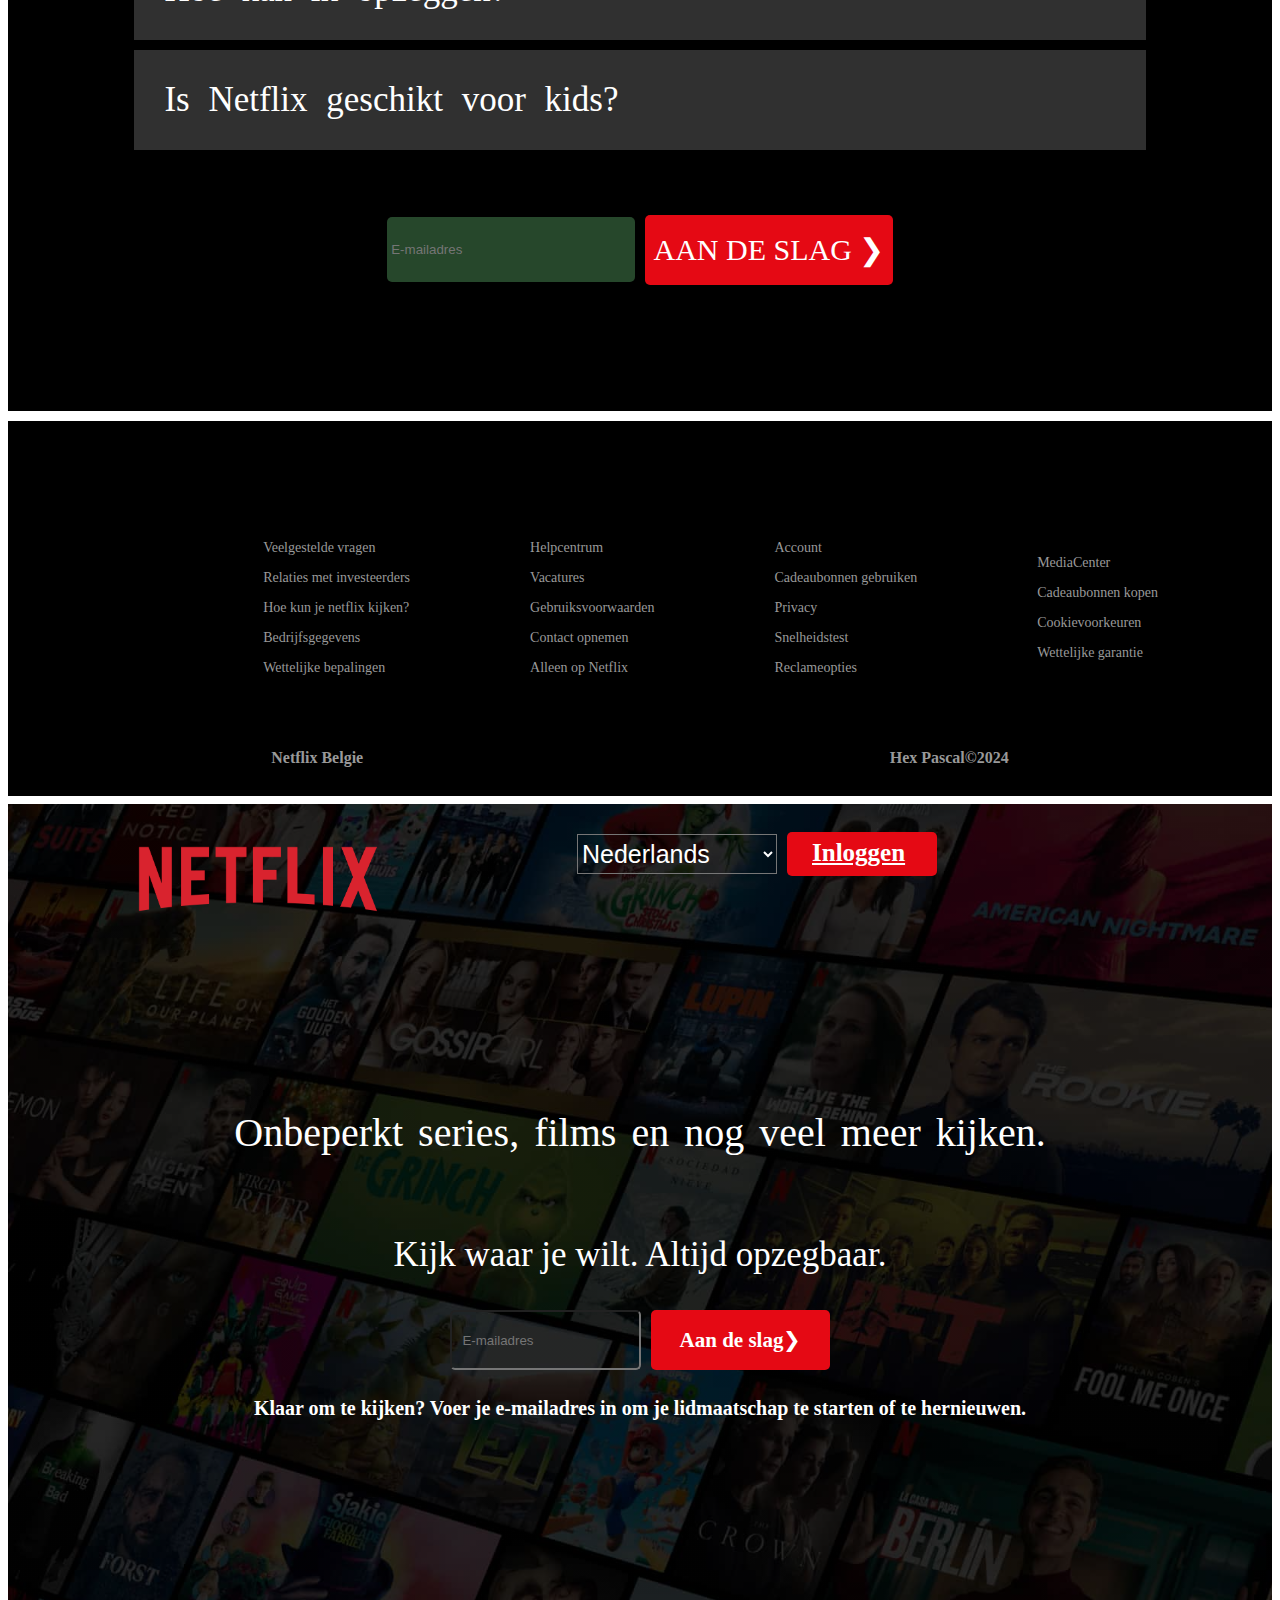
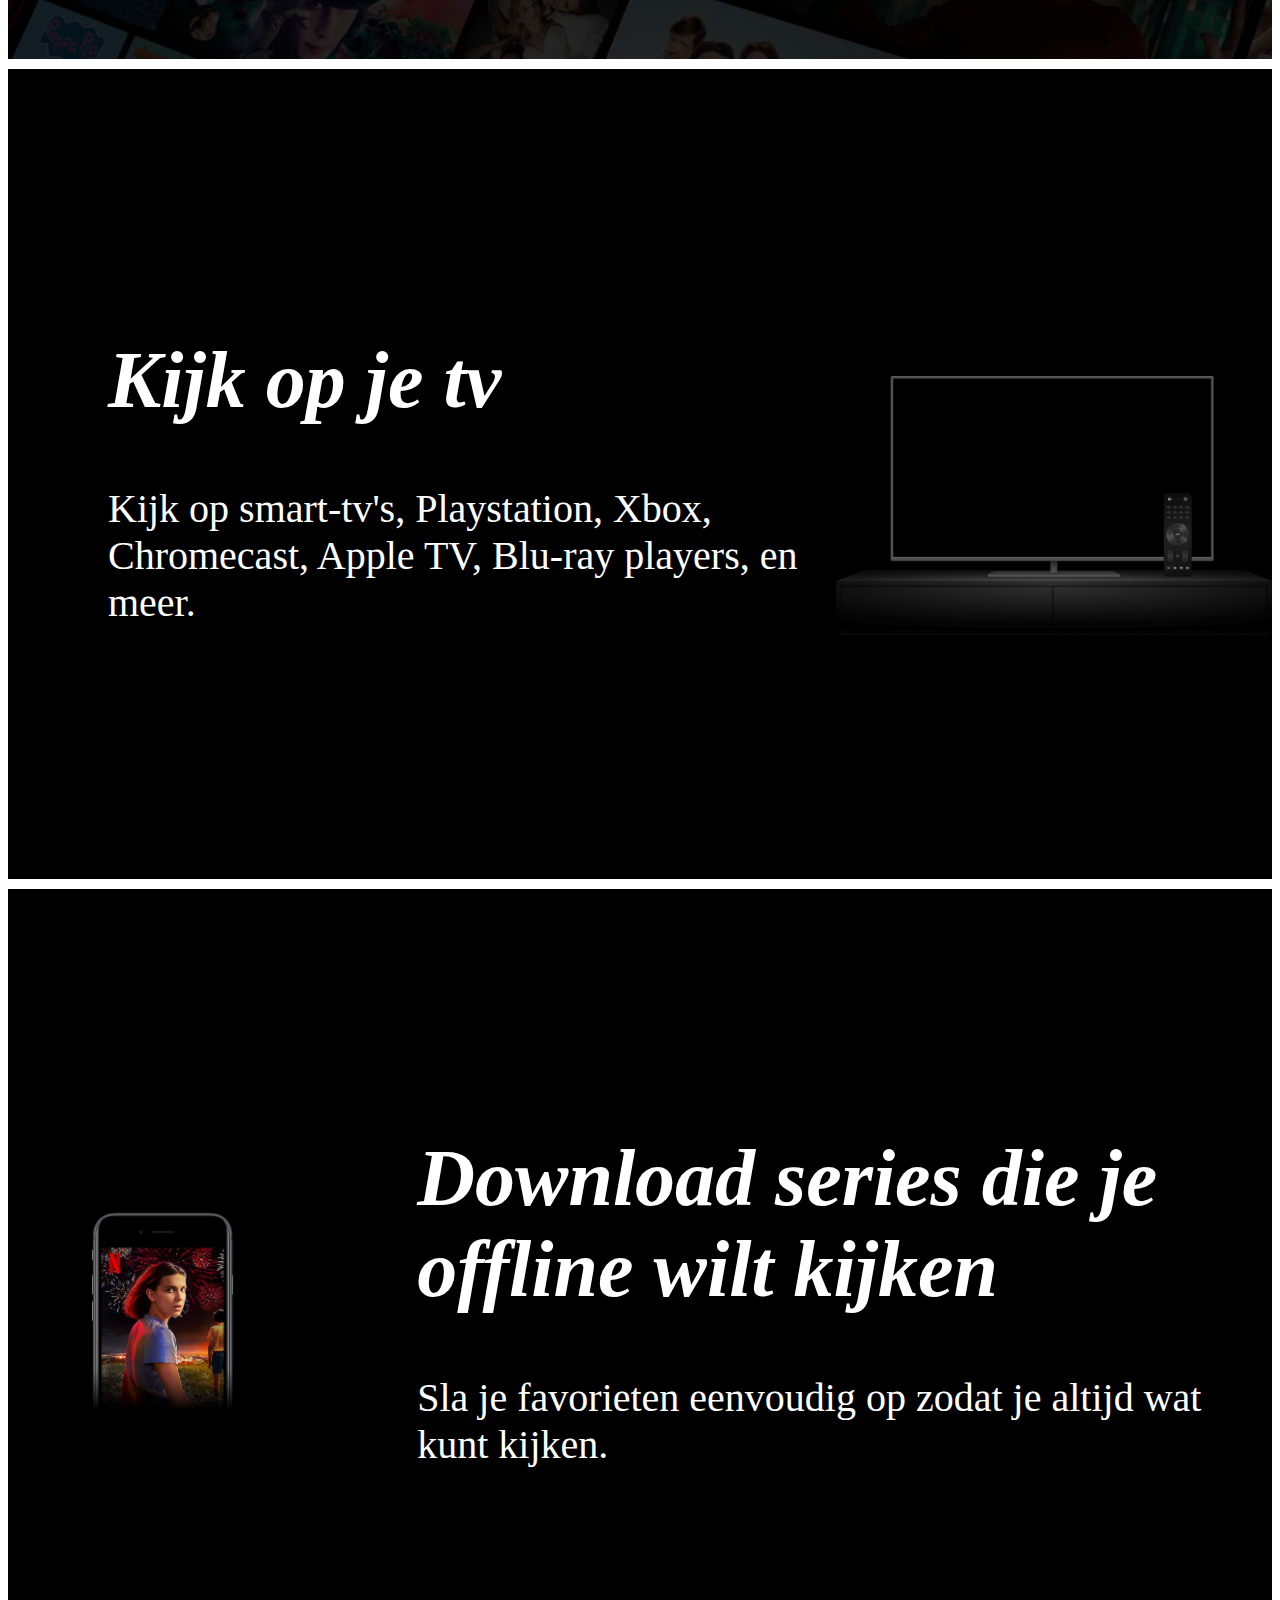
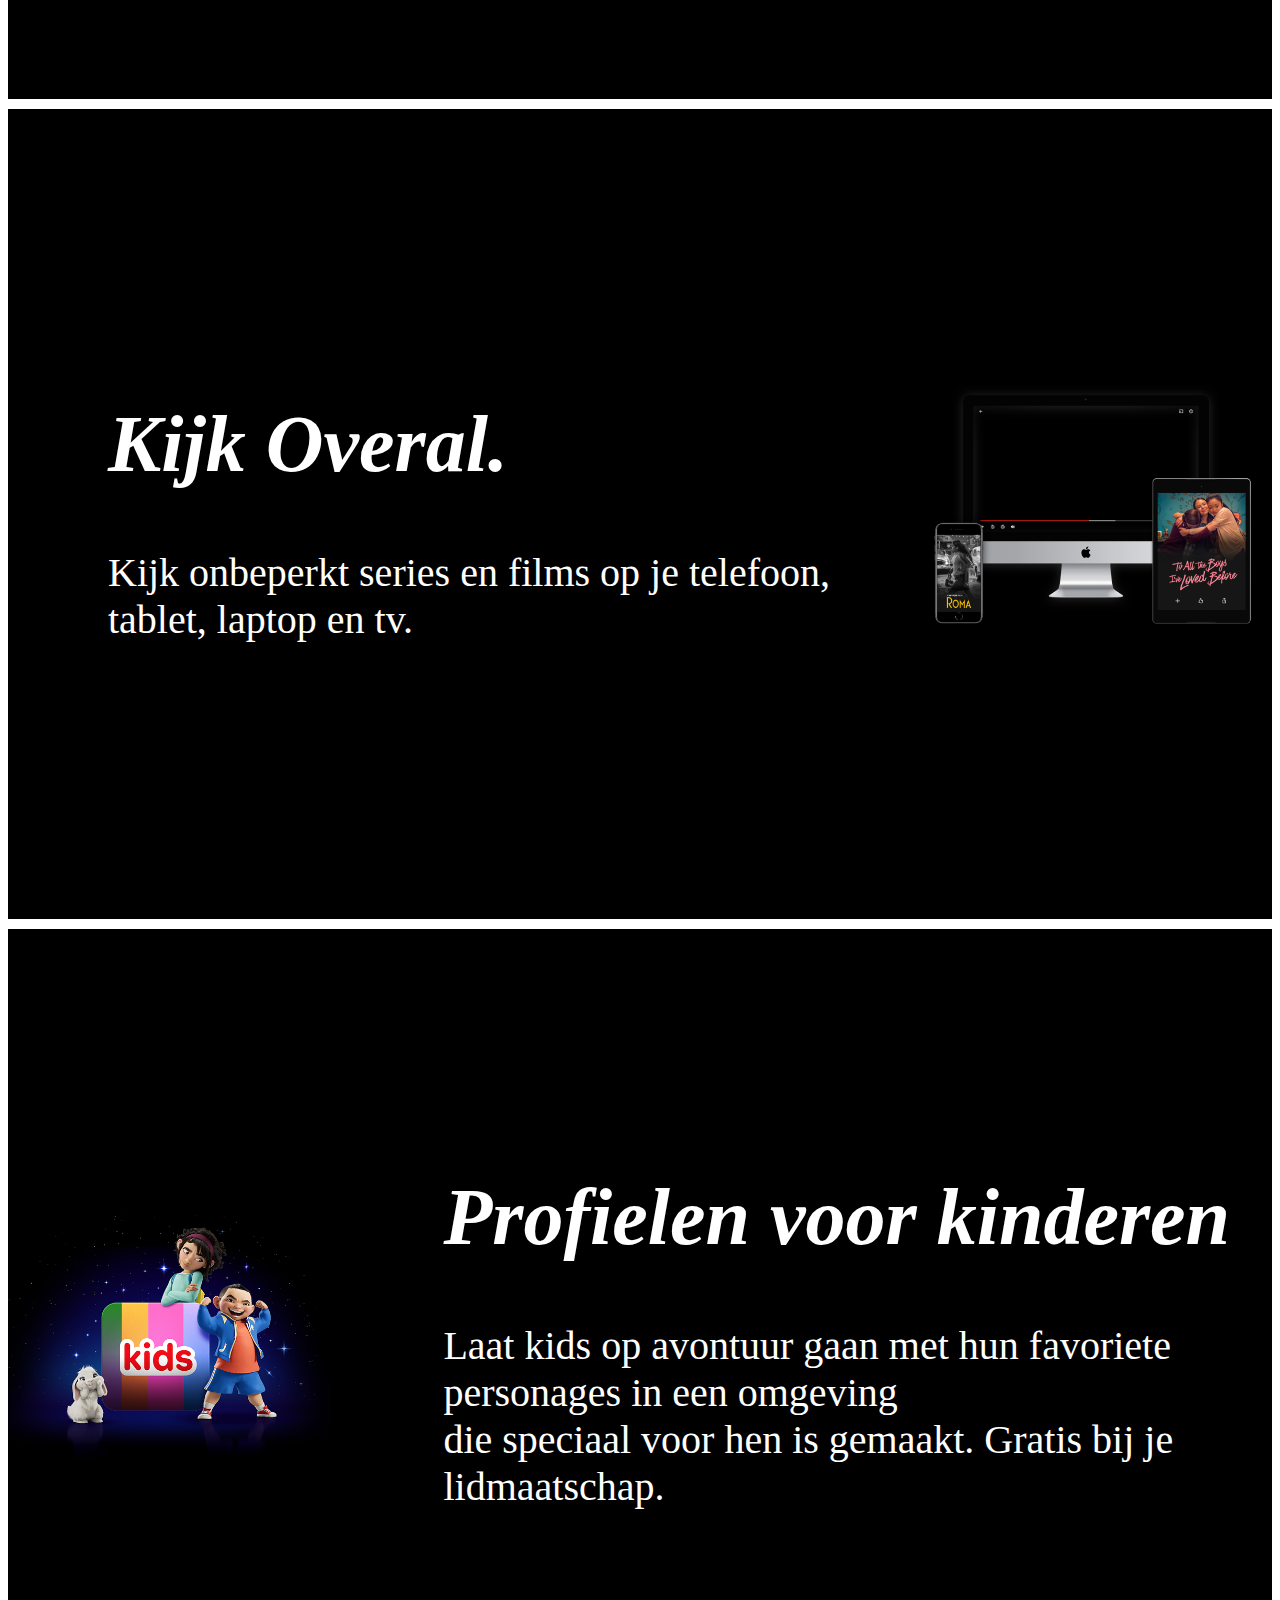
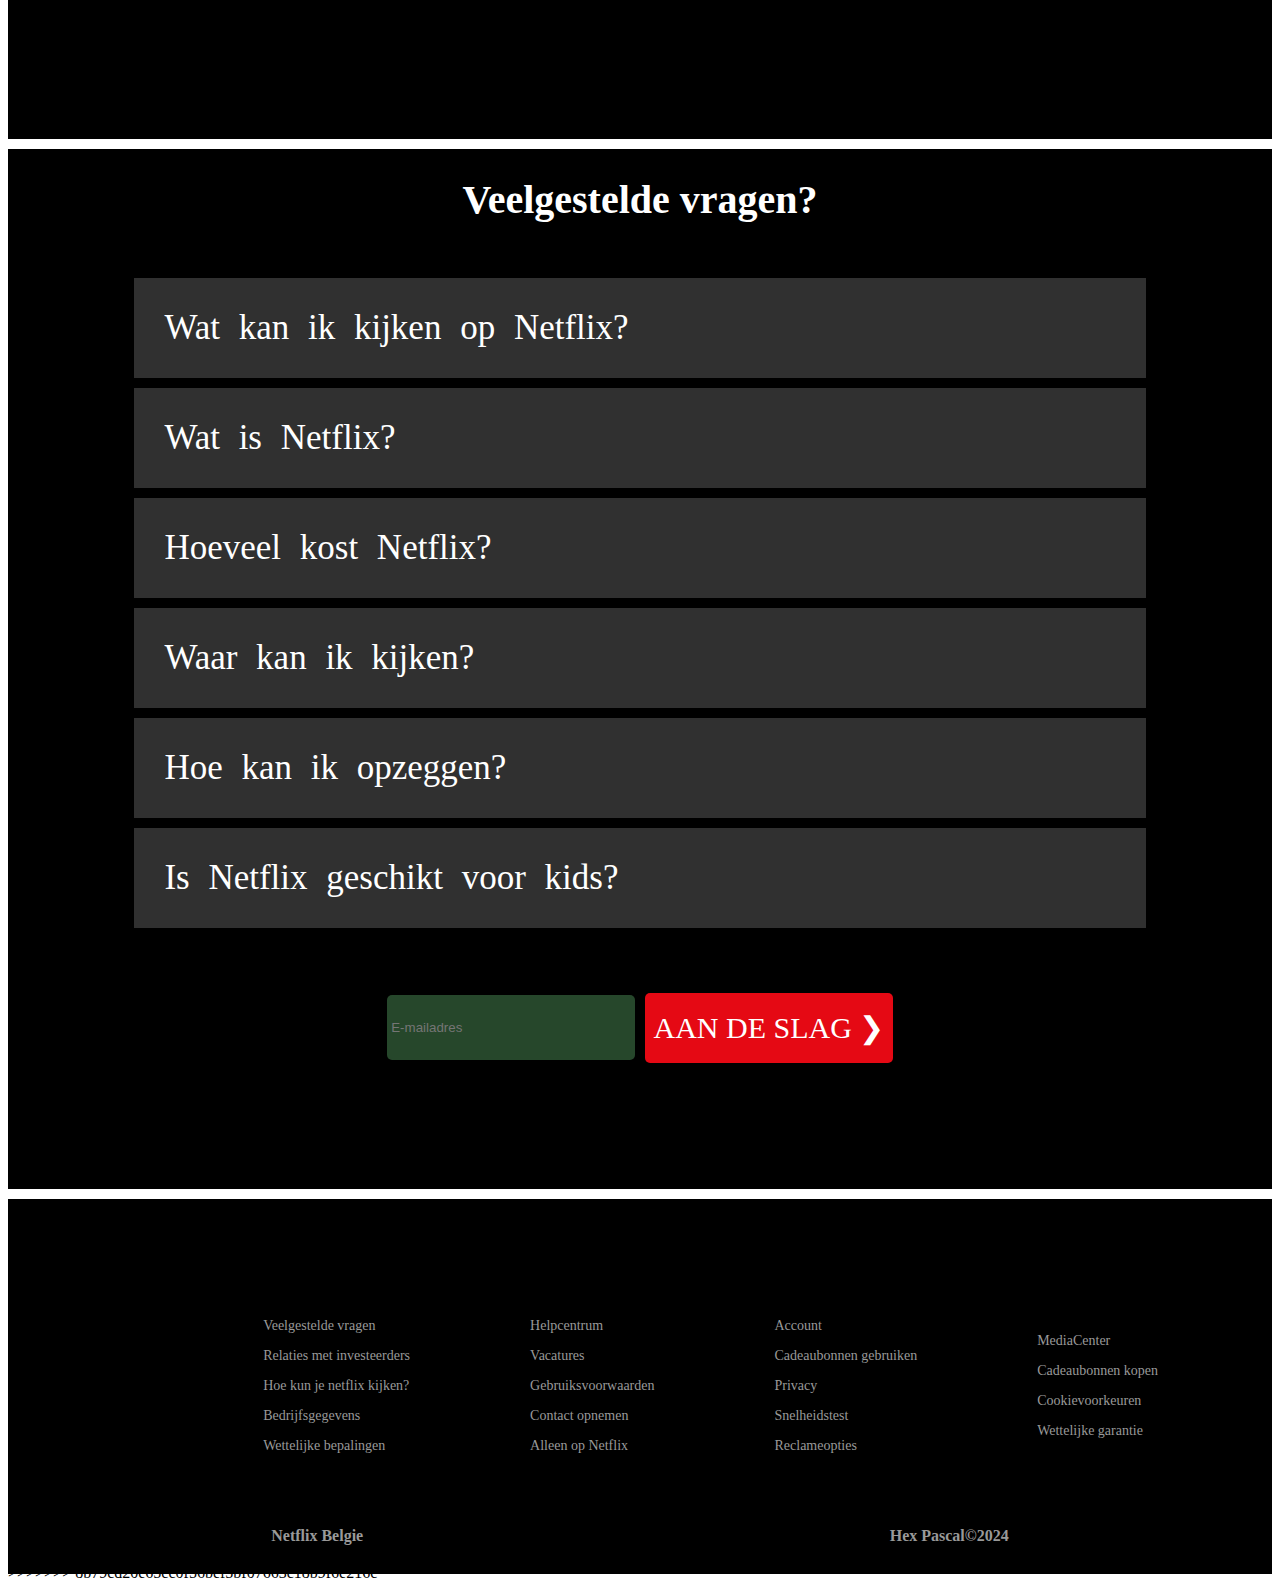
==== commit 0370704e: "merge branches" ====
--- a/index.html
+++ b/index.html
@@ -1,3 +1,4 @@
+<<<<<<< HEAD
 <!DOCTYPE html>
 <html lang="nl">
   <head>
@@ -175,4 +176,183 @@
     });
 </script>
 </body>
+=======
+<!DOCTYPE html>
+<html lang="nl">
+  <head>
+    <meta charset="UTF-8">
+    <meta name="viewport" content="width=device-width, initial-scale=1.0">
+    <title>Netflix</title>
+    <link rel="stylesheet" href="style.css">
+  </head>
+  
+<body>
+  <header>
+    <div class="navbar">
+      <div class="logo"><img src="images/logo.png" alt="logo"></div>
+        <div class="controls">
+          <i class="fa-solid fa-language"></i>
+            <select name="language" id="taal">
+              <option style="color: black;" value="nederlands">Nederlands</option>
+              <option style="color: black;" value="engels">Engels</option>
+              <option style="color: black;" value="frans">Frans</option>
+            </select>
+            <a href="index2.html" class="buttons"><b>Inloggen</b></a>
+      </div>
+    </div>
+  </header>
+  <div class="main">
+    <div class="area">
+        <h1><b>Onbeperkt series, films en nog veel meer kijken.</b></h1>
+        <h3>Kijk waar je wilt. Altijd opzegbaar.</h3>
+          <div class="search">
+            <input type="text" class="box" placeholder="E-mailadres">
+            <span class="try"><a style="color: white; text-decoration: none;" href="index2.html"><b>Aan de slag </b></a> &#10095;</span>
+          </div>
+        <h4>Klaar om te kijken? Voer je e-mailadres in om je lidmaatschap te starten of te hernieuwen.</h4>
+    </div>
+  </div>
+  <div class="container1">
+    <div class="text">
+        <h1><b><em>Kijk op je tv</em></b></h1>
+        <p>Kijk op  smart-tv's, Playstation, Xbox, <br>Chromecast, Apple TV, Blu-ray players, en meer.</p>
+    </div>
+    <div class="image">
+      <img src="images/tv.png" alt="tv">
+    </div>
+  </div>
+  <div class="container1">
+    <div class="image">
+      <img src="images/mobiel.jpg" alt="mobiel">
+    </div>
+    <div class="text">
+      <h1><em>Download series die je offline wilt kijken</em></h1>
+        <p>Sla je favorieten eenvoudig op zodat je altijd wat kunt kijken.</p>
+    </div>
+  </div>  
+  <div class="container1">
+    <div class="text">
+      <h1><em>Kijk Overal.</em></h1>
+        <p>Kijk onbeperkt series en films op je telefoon, tablet, laptop en tv.</p>
+      </div>
+        <div class="image">
+          <img src="images/svg.png" alt="svg">
+        </div>
+    </div>
+    <div class="container1">
+      <div class="image">
+        <img src="images/kids.png" alt="kids">
+      </div>
+      <div class="text">
+          <h1><em>Profielen voor kinderen</em></h1>
+            <p>Laat kids op avontuur gaan met hun favoriete personages in een omgeving <br> die speciaal voor hen is gemaakt. Gratis bij je lidmaatschap.</p>
+      </div>
+    </div>
+  <div class="question">
+    <h1>Veelgestelde vragen?</h1>
+    <div class="quest" onclick="togglePanel(this)">
+        <div class="question-textbox">Wat kan ik kijken op Netflix?</div>
+        <i class="fas fa-plus fa-2x" aria-hidden="true"></i>
+    </div>
+    <div class="panel">
+      <p>Netflix heeft een uitgebreide catalogus van speelfilms, documentaires, series, anime, bekroonde Netflix Originals en meer. Kijk zoveel je wilt en wanneer je wilt.</p></div>
+    <div class="quest" onclick="togglePanel(this)">
+        <div class="question-textbox">Wat is Netflix?</div>
+        <i class="fas fa-plus fa-2x" aria-hidden="true"></i>
+    </div>
+    <div class="panel">
+      <p>Netflix is een streamingservice met een zeer groot aanbod van bekroonde series, films, anime, documentaires en nog veel meer op duizenden apparaten met een internetverbinding.Je kijkt zo veel je wilt, wanneer je wilt, zonder enige vorm van reclame. En dit allemaal voor één lage prijs per maand. Er valt altijd iets nieuws te ontdekken en elke week worden er nieuwe series en films toegevoegd!</p>
+    </div>
+    <div class="quest" onclick="togglePanel(this)">
+        <div class="question-textbox">Hoeveel kost Netflix?</div>
+        <i class="fas fa-plus fa-2x" aria-hidden="true"></i>
+    </div>
+    <div class="panel">
+      <p>Kijk Netflix op je smartphone, tablet, smart-tv, laptop of streamingapparaat. Allemaal voor één lage prijs per maand. Abonnementen vanaf € 8,99 tot € 17,99 per maand. Geen bijkomende kosten of contracten.</p>
+    </div>
+    <div class="quest" onclick="togglePanel(this)">
+        <div class="question-textbox">Waar kan ik kijken?</div>
+        <i class="fas fa-plus fa-2x" aria-hidden="true"></i>
+    </div>
+    <div class="panel">
+      <p>Kijk altijd en overal. Log in bij je account op de Netflix-website om direct online te kijken vanaf je computer of op een apparaat met een internetverbinding en de Netflix-app, zoals smart-tv's, smartphones, tablets, mediaspelers en gameconsoles.Je kunt je favoriete series ook downloaden via de iOS-, Android- of Windows 10-app. Gebruik de downloadfunctie om onderweg en wanneer je geen internetverbinding hebt, te kunnen kijken. Neem Netflix overal mee.</p>
+    </div>
+    <div class="quest" onclick="togglePanel(this)">
+        <div class="question-textbox">Hoe kan ik opzeggen?</div>
+        <i class="fas fa-plus fa-2x" aria-hidden="true"></i>
+    </div>
+    <div class="panel">
+      <p>Netflix is flexibel. Er zijn geen omslachtige contracten en geen verplichtingen aan verbonden. Je kunt je account makkelijk online annuleren. Je hoeft hiervoor maar twee keer te klikken. Er zijn geen annuleringskosten. Je kunt je account op elk gewenst moment opstarten of stopzetten.</p>
+    </div>
+    <div class="quest" onclick="togglePanel(this)">
+        <div class="question-textbox">Is Netflix geschikt voor kids?</div>
+        <i class="fas fa-plus fa-2x" aria-hidden="true"></i>
+    </div>
+    <div class="panel">
+      <p>Netflix Kids maakt onderdeel uit van je lidmaatschap. Ouders kunnen erop vertrouwen dat hun kids gezinsvriendelijke series en films kijken in hun eigen omgeving.Kids-profielen bevatten ouderlijk toezicht met een pincode, dus je kunt een leeftijdsclassificatie instellen voor content die kids mogen kijken. Ook kun je specifieke titels blokkeren die kids niet mogen zien.</p>
+    </div>
+    <div class="search1">
+        <input type="text" class="box1" placeholder="E-mailadres">
+        <span class="try1"><a style="color: white; text-decoration: none;" href="index2.html">Aan de slag &#10095;</a></span>
+    </div>
+    <h4>Klaar om te kijken? Voer je e-mailadres in om je lidmaatschap te starten of te hernieuwen.</h4>
+</div>
+<div class="footer">
+  <div class="footercon">
+      <div class="flex1">
+        <h5>Vragen? Bel 0800-800-80</h5>
+      </div>
+      
+    <ul class="list1">
+      <li><a href="">Veelgestelde vragen</a></li>
+      <li><a href="">Relaties met investeerders</a></li>
+      <li><a href="">Hoe kun je netflix kijken?</a></li>
+      <li><a href="">Bedrijfsgegevens</a></li>
+      <li><a href="">Wettelijke bepalingen</a></li>
+    </ul>
+    <ul class="list1">
+      <li><a href="">Helpcentrum</a></li>
+      <li><a href="">Vacatures</a></li>
+      <li><a href="">Gebruiksvoorwaarden</a></li>
+      <li><a href="">Contact opnemen</a></li>
+      <li><a href="">Alleen op Netflix</a></li>
+    </ul>
+    <ul class="list1">
+      <li><a href="index2.html">Account</a></li>
+      <li><a href="">Cadeaubonnen gebruiken</a></li>
+      <li><a href="">Privacy</a></li>
+      <li><a href="">Snelheidstest</a></li>
+      <li><a href="">Reclameopties</a></li>
+    </ul>
+    <ul class="list1">
+      <li><a href="">MediaCenter</a></li>
+      <li><a href="">Cadeaubonnen kopen</a></li>
+      <li><a href="">Cookievoorkeuren</a></li>
+      <li><a href="">Wettelijke garantie</a></li>
+    </ul>
+  </div>
+</div>
+<div class="end">
+  <h2>Netflix Belgie</h2> 
+  <h2>Hex Pascal&copy;2024</h2>                    
+</div>
+<script>
+  "use strict";
+  function togglePanel(element) {
+      const panel = element.nextElementSibling;
+      if (panel.style.display === "flex" || panel.style.display === "") {
+          panel.style.display = "none";
+      } else {
+          panel.style.display = "flex";
+      }
+  }
+  document.addEventListener("DOMContentLoaded", function () {
+      const panels = document.querySelectorAll('.panel');
+      panels.forEach(function (panel) {
+          panel.style.display = "none";
+      });
+    });
+</script>
+</body>
+>>>>>>> 8b79cd20e65cc0f56bef5bf07663c18b9f6e216c
 </html>--- a/style.css
+++ b/style.css
@@ -1,3 +1,4 @@
+<<<<<<< HEAD
 @import url("https://fonts.googleapis.com/css?family=IBM+Plex+Sans&display=swap");
 @import url("https://fonts.googleapis.com/css?family=Martel+Sans&display=swap");
 @import url("https://fonts.googleapis.com/css?family=Roboto&display=swap");
@@ -422,4 +423,430 @@
     margin-left: 100px;}
   .container1 .text p {
     margin-left: 100px;
+=======
+@import url("https://fonts.googleapis.com/css?family=IBM+Plex+Sans&display=swap");
+@import url("https://fonts.googleapis.com/css?family=Martel+Sans&display=swap");
+@import url("https://fonts.googleapis.com/css?family=Roboto&display=swap");
+body {
+  margin: 0;
+  padding: 0;
+  flex-wrap: wrap;
+  display: flex;
+  font-family: "Roboto", sans-serif;
+  background-color: rgba(8, 8, 8, 0.89);}
+header {
+  display: flex;
+  flex-direction: row;
+  position: relative;
+  align-items: center;
+  width: 100%;
+  height: 50px;
+  min-height: 100px;
+  justify-content: space-between;
+  background-color: transparent;}
+header .navbar {
+  background-color: rgba(40, 74, 45, 0);
+  display: flex;
+  justify-content: space-between;
+  width: 100%;
+  align-items: center;}
+header .logo img {
+  margin-top: 50px;
+  margin-left: 100px;
+  width: 300px;}
+header .logo {
+  transition: transform 0.8s ease; }
+header .logo:hover {
+  transform: rotateY(360deg);}
+header .controls {
+  background-color: rgba(40, 74, 45, 0);
+  display: flex;
+  align-items: center;
+  margin-right: 10px;}
+.fa-angle-right {
+  font-size: 2em;}
+header .controls select {
+  margin-right: 10px;
+  background-color: rgba(0, 0, 0, 0);
+  color: white;}
+header .buttons {
+  background-color: #e50914;
+  padding: 7px 25px;
+  color: white;
+  border-radius: 5px;
+  margin-right: 325px;
+  height: 30px;
+  width: 100px;
+  font-size: 25px;
+  transition: background-color 0.3s ease, transform 0.3s ease;}
+header .buttons:hover {
+  background-color: rgba(192, 231, 16, 0.572);
+  transform: scale(1.2);}
+.controls select{
+  background-color: rgba(40, 74, 45, 0);
+  display: flex;
+  align-items: center;
+  height: 40px ;
+  width: 200px;
+  font-size: 25px;
+  color:black;}
+.main {
+  width: 100%;
+  margin-top: -100px;
+  background-size: cover;
+  align-items: center;
+  overflow-x: hidden;
+  justify-content: center;
+  display: flex;
+  background-position: center;
+  min-height: 95vh;
+  background-image: linear-gradient(rgba(0, 0, 0, 0.8), rgba(0, 0, 0, 0.8)),
+    url(images/achtergrond.jpg);}
+.area {
+  width: 120%;
+  color: white;
+  display: inline-flex;
+  flex-direction: column;
+  align-items: center;
+  justify-content: center;
+  text-align: center;
+  margin-top: 50px;}
+.area h1 {
+  font-size: 60px;
+  word-spacing: 5px;
+  line-height: 30px;
+  font-weight: lighter;}
+.area h3 {
+  font-size: 35px;
+  font-weight: normal;}
+.search {
+  width: 30%;
+  margin: 0 auto;
+  display: flex;}
+.box {
+  width: 100%; 
+  padding: 10px;
+  background-color: rgba(40, 74, 45, 0);
+  margin-right: 10px;
+  border-radius: 5px;
+  color: white;}
+.try {
+  background-color: #e50914;
+  display: flex;
+  align-items: center;
+  justify-content: center;
+  cursor: pointer;
+  min-height: 60px;
+  width: 100%;
+  border-radius: 5px;
+  font-size: 21px;
+  transition: background-color 0.3s ease, transform 0.3s ease;}
+.try:hover {
+  background-color: rgba(192, 231, 16, 0.572); 
+  transform: scale(1.1);}
+.container1 {
+  width: 100%;
+  min-height: 90vh;
+  background-color: black;
+  margin-top: 10px;
+  display: flex;
+  flex-direction: row;
+  align-items: center;
+  justify-content: space-evenly;
+  text-align: left;}
+.container1 img {
+  display: flex;
+  justify-content: center;
+  flex-direction: row;
+  object-fit: contain;
+  object-position: center;
+  align-self: center;
+  max-width: 100%;
+  height: 350px;}
+.container1 .image {
+  display: flex;
+  justify-content: center;
+  flex-direction: row;
+  align-items: center;
+  align-self: center;
+  object-fit: contain;}
+.text {
+  color: white;
+  display: flex;
+  flex-direction: column;
+  align-items: flex-start;
+  justify-content: flex-start;
+  align-self: center;
+  align-content: center;}
+.text p {
+  font-size: 2.5rem;
+  margin-top: 5px;}
+.text h1 {
+  font-size: 5rem;}
+.question {
+  width: 100%;
+  min-height: 950px;
+  background-color: #000;
+  margin-top: 10px;
+  display: flex;
+  flex-direction: column;
+  align-items: center;
+  justify-content: flex-end;
+  text-align: center;}
+.question h1 {
+  text-align: center;
+  color: white;
+  margin-bottom: 50px;
+  text-align: center;
+  font-size: 40px;
+  display: flex;
+  flex-direction: column;
+  align-items: center;
+  justify-content: center;}
+.quest {
+  width: 80%;
+  min-height: 100px;
+  background-color: #303030;
+  color: white;
+  align-items: center;
+  justify-content: space-between;
+  display: flex;
+  text-align: left;
+  flex-direction: row;
+  margin: 5px 5px;}
+.quest .question-textbox {
+  display: flex;
+  text-align: left;
+  flex-direction: row;
+  align-items: center;
+  justify-content: center;
+  justify-items: center;
+  align-self: center;
+  font-size: 35px;  
+  margin: 0 30px;
+  word-spacing: 10px;
+  text-align: left;}
+.panel {
+  display: none;
+  width: 80%;
+  min-height: 100px;
+  background-color: #303030;
+  color: white;
+  align-items: center;
+  justify-content: space-between;
+  display: flex;
+  text-align: left;
+  flex-direction: row;
+  margin: 5px;}
+.panel p {
+  margin: 30px;
+  word-spacing: 5px;
+  text-align: left;
+  font-size: 25px; }
+.search1 {
+  width: 40%;
+  min-height: 80px;
+  display: flex;
+  flex-direction: row;
+  align-items: center;
+  justify-content: center;
+  text-align: left;
+  margin-top: 10px;}
+h4 {
+  font-size: 20px;}
+.box1 {
+  width: 50%;
+  min-height: 65px;
+  background-color: rgba(40, 74, 45, 0.961);
+  border: rgba(0, 0, 0, 0) 2px solid;
+  border-radius: 5px;
+  margin-right: 10px;
+  color: white;}
+.try1 {
+  display: flex;
+  flex-direction: row;
+  align-items: center;
+  justify-content: center;
+  background-color: #e50914;
+  min-height: 70px;
+  width: 50%;
+  color: white;
+  font-size: 30px;
+  margin: 50px 0;
+  text-transform: uppercase;
+  border-radius: 5px;
+  transition: background-color 0.3s ease, transform 0.3s ease;}
+.try1:hover {
+  background-color: rgba(192, 231, 16, 0.572);
+  transform: scale(1.1);}
+.footer {
+  display: flex;
+  flex-direction: column;
+  width: 100%;
+  min-height: 375px;
+  background-color: black;
+  margin-top: 10px;
+  flex-wrap: wrap;
+  align-items:center;
+  justify-content:space-around;}
+.footercon {
+  display: flex;
+  flex-direction: row;
+  width: 100%;
+  justify-content: center;
+  align-items: center;
+  flex-wrap: wrap;
+  min-height: 50px;
+  background-color: transparent;}
+.list1 {
+  color: white;
+  display: flex;
+  flex-direction: column;
+  flex-wrap: wrap;
+  align-items: flex-start;
+  justify-items: flex-start;
+  align-self: center;
+  justify-content: center;
+  min-height:50px;
+  font-size: 13px;
+  padding: 0px 70px;
+  text-align: left;}
+.list1 li {
+  font-size: 13px;
+  margin: 7px -10px;
+  list-style-type: none;
+  text-align: left;
+  display: flex;
+  flex-direction: column;
+  flex-wrap: wrap;
+  align-items: flex-start;
+  justify-items: center;
+  align-self: flex-start;
+  justify-content: center;}
+.list1 li a {
+  color: #999;
+  text-decoration: none;
+  font-size: 14px;}
+li a {
+  font-size: 13px;
+  text-align: center;
+  color: #999;}
+.end {
+  width:100%;
+  min-height:50px;
+background-color: black;
+justify-content:space-around;
+align-items:flex-start;
+display: flex;
+flex-direction:row;
+flex-wrap:wrap;
+color:#999;
+margin-top:-60px;}
+.end h2 {
+  display:flex;
+  flex-direction: row;
+font-size:16px;}
+@media (min-width: 250px) and (max-width: 980px) {
+  body {
+    display: flex;
+    flex-direction: column;
+    flex-wrap: wrap;}
+  .container1 {
+    display: flex;
+    flex-direction: column;
+    justify-content: space-evenly;
+    align-items: center;
+    align-self: center;
+    margin: auto;}
+  .area h1 {
+    font-size: 40px;
+    line-height: 60px;}
+  .area h3 {
+    margin-top: 10px;}
+  .container1 img {
+    width: auto;}
+  .navbar {
+    flex-direction: column;
+    align-items: center;
+    text-align: center;
+    background-color: rgba(40, 74, 45, 0);}
+  .logo {
+    margin-bottom: 10px; }
+  .controls {
+    background-color: rgba(40, 74, 45, 0);
+    display: none; }
+  .buttons {
+    width: 80%;
+    margin-left: 400px;}
+  .search {
+    display: flex;
+    flex-direction: column;
+    margin: 30px 10px;
+    width: 80%; 
+    margin-bottom: 40px;}
+  .box {
+    width: 100%;
+    margin-bottom: 20px;}
+  .try {
+    width: 100%; 
+    margin: 0 10px;
+    font-size: 17px;
+    min-height: 50px;}
+  .search1 {
+    display: flex;
+    flex-direction: column;
+    margin: 30px 10px;
+    width: 80%; 
+    margin-bottom: 40px;}
+  h4 {
+    color: white;}
+  .box1 {
+    width: 100%;
+    margin-bottom: 20px;
+    margin: 30px;}
+  .try1 {
+    width: 100%; 
+    margin: 0 10px;
+    font-size: 17px;
+    min-height: 50px;}
+  .text {
+    display: flex;
+    flex-direction: column;
+    justify-content: center;
+    align-items: center;
+    align-self: center;
+    text-align: center;
+    margin-left: 5px;
+    margin-right: 5px;}
+  .text h1 {
+    font-size: 2rem;
+    margin-left: 10px;
+    margin-right: 10px;}
+  .text p {
+    font-size: 1.2rem;
+    margin-left: 10px;
+    margin-right: 10px;}
+  .quest .textbox {
+    font-size: 20px;
+    margin-left: 10px;
+    margin-right: 10px;}
+  .quest {
+    width: 80%;
+    min-height: 75px;
+    margin-left: 10px;
+    margin-right: 10px;
+  }
+  .controls select {
+    display: none;
+    background-color: rgba(40, 74, 45, 0);
+  }}
+@media (min-width: 980px) and (max-width: 1350px) {
+  .area h1 {
+    font-size: 40px;
+    line-height: 80px;}
+  .container1 h1 {
+    margin-left: 100px;}
+  .container1 .text p {
+    margin-left: 100px;
+>>>>>>> 8b79cd20e65cc0f56bef5bf07663c18b9f6e216c
 }}--- a/style.css
+++ b/style.css
@@ -1,3 +1,4 @@
+<<<<<<< HEAD
 @import url("https://fonts.googleapis.com/css?family=IBM+Plex+Sans&display=swap");
 @import url("https://fonts.googleapis.com/css?family=Martel+Sans&display=swap");
 @import url("https://fonts.googleapis.com/css?family=Roboto&display=swap");
@@ -422,4 +423,430 @@
     margin-left: 100px;}
   .container1 .text p {
     margin-left: 100px;
+=======
+@import url("https://fonts.googleapis.com/css?family=IBM+Plex+Sans&display=swap");
+@import url("https://fonts.googleapis.com/css?family=Martel+Sans&display=swap");
+@import url("https://fonts.googleapis.com/css?family=Roboto&display=swap");
+body {
+  margin: 0;
+  padding: 0;
+  flex-wrap: wrap;
+  display: flex;
+  font-family: "Roboto", sans-serif;
+  background-color: rgba(8, 8, 8, 0.89);}
+header {
+  display: flex;
+  flex-direction: row;
+  position: relative;
+  align-items: center;
+  width: 100%;
+  height: 50px;
+  min-height: 100px;
+  justify-content: space-between;
+  background-color: transparent;}
+header .navbar {
+  background-color: rgba(40, 74, 45, 0);
+  display: flex;
+  justify-content: space-between;
+  width: 100%;
+  align-items: center;}
+header .logo img {
+  margin-top: 50px;
+  margin-left: 100px;
+  width: 300px;}
+header .logo {
+  transition: transform 0.8s ease; }
+header .logo:hover {
+  transform: rotateY(360deg);}
+header .controls {
+  background-color: rgba(40, 74, 45, 0);
+  display: flex;
+  align-items: center;
+  margin-right: 10px;}
+.fa-angle-right {
+  font-size: 2em;}
+header .controls select {
+  margin-right: 10px;
+  background-color: rgba(0, 0, 0, 0);
+  color: white;}
+header .buttons {
+  background-color: #e50914;
+  padding: 7px 25px;
+  color: white;
+  border-radius: 5px;
+  margin-right: 325px;
+  height: 30px;
+  width: 100px;
+  font-size: 25px;
+  transition: background-color 0.3s ease, transform 0.3s ease;}
+header .buttons:hover {
+  background-color: rgba(192, 231, 16, 0.572);
+  transform: scale(1.2);}
+.controls select{
+  background-color: rgba(40, 74, 45, 0);
+  display: flex;
+  align-items: center;
+  height: 40px ;
+  width: 200px;
+  font-size: 25px;
+  color:black;}
+.main {
+  width: 100%;
+  margin-top: -100px;
+  background-size: cover;
+  align-items: center;
+  overflow-x: hidden;
+  justify-content: center;
+  display: flex;
+  background-position: center;
+  min-height: 95vh;
+  background-image: linear-gradient(rgba(0, 0, 0, 0.8), rgba(0, 0, 0, 0.8)),
+    url(images/achtergrond.jpg);}
+.area {
+  width: 120%;
+  color: white;
+  display: inline-flex;
+  flex-direction: column;
+  align-items: center;
+  justify-content: center;
+  text-align: center;
+  margin-top: 50px;}
+.area h1 {
+  font-size: 60px;
+  word-spacing: 5px;
+  line-height: 30px;
+  font-weight: lighter;}
+.area h3 {
+  font-size: 35px;
+  font-weight: normal;}
+.search {
+  width: 30%;
+  margin: 0 auto;
+  display: flex;}
+.box {
+  width: 100%; 
+  padding: 10px;
+  background-color: rgba(40, 74, 45, 0);
+  margin-right: 10px;
+  border-radius: 5px;
+  color: white;}
+.try {
+  background-color: #e50914;
+  display: flex;
+  align-items: center;
+  justify-content: center;
+  cursor: pointer;
+  min-height: 60px;
+  width: 100%;
+  border-radius: 5px;
+  font-size: 21px;
+  transition: background-color 0.3s ease, transform 0.3s ease;}
+.try:hover {
+  background-color: rgba(192, 231, 16, 0.572); 
+  transform: scale(1.1);}
+.container1 {
+  width: 100%;
+  min-height: 90vh;
+  background-color: black;
+  margin-top: 10px;
+  display: flex;
+  flex-direction: row;
+  align-items: center;
+  justify-content: space-evenly;
+  text-align: left;}
+.container1 img {
+  display: flex;
+  justify-content: center;
+  flex-direction: row;
+  object-fit: contain;
+  object-position: center;
+  align-self: center;
+  max-width: 100%;
+  height: 350px;}
+.container1 .image {
+  display: flex;
+  justify-content: center;
+  flex-direction: row;
+  align-items: center;
+  align-self: center;
+  object-fit: contain;}
+.text {
+  color: white;
+  display: flex;
+  flex-direction: column;
+  align-items: flex-start;
+  justify-content: flex-start;
+  align-self: center;
+  align-content: center;}
+.text p {
+  font-size: 2.5rem;
+  margin-top: 5px;}
+.text h1 {
+  font-size: 5rem;}
+.question {
+  width: 100%;
+  min-height: 950px;
+  background-color: #000;
+  margin-top: 10px;
+  display: flex;
+  flex-direction: column;
+  align-items: center;
+  justify-content: flex-end;
+  text-align: center;}
+.question h1 {
+  text-align: center;
+  color: white;
+  margin-bottom: 50px;
+  text-align: center;
+  font-size: 40px;
+  display: flex;
+  flex-direction: column;
+  align-items: center;
+  justify-content: center;}
+.quest {
+  width: 80%;
+  min-height: 100px;
+  background-color: #303030;
+  color: white;
+  align-items: center;
+  justify-content: space-between;
+  display: flex;
+  text-align: left;
+  flex-direction: row;
+  margin: 5px 5px;}
+.quest .question-textbox {
+  display: flex;
+  text-align: left;
+  flex-direction: row;
+  align-items: center;
+  justify-content: center;
+  justify-items: center;
+  align-self: center;
+  font-size: 35px;  
+  margin: 0 30px;
+  word-spacing: 10px;
+  text-align: left;}
+.panel {
+  display: none;
+  width: 80%;
+  min-height: 100px;
+  background-color: #303030;
+  color: white;
+  align-items: center;
+  justify-content: space-between;
+  display: flex;
+  text-align: left;
+  flex-direction: row;
+  margin: 5px;}
+.panel p {
+  margin: 30px;
+  word-spacing: 5px;
+  text-align: left;
+  font-size: 25px; }
+.search1 {
+  width: 40%;
+  min-height: 80px;
+  display: flex;
+  flex-direction: row;
+  align-items: center;
+  justify-content: center;
+  text-align: left;
+  margin-top: 10px;}
+h4 {
+  font-size: 20px;}
+.box1 {
+  width: 50%;
+  min-height: 65px;
+  background-color: rgba(40, 74, 45, 0.961);
+  border: rgba(0, 0, 0, 0) 2px solid;
+  border-radius: 5px;
+  margin-right: 10px;
+  color: white;}
+.try1 {
+  display: flex;
+  flex-direction: row;
+  align-items: center;
+  justify-content: center;
+  background-color: #e50914;
+  min-height: 70px;
+  width: 50%;
+  color: white;
+  font-size: 30px;
+  margin: 50px 0;
+  text-transform: uppercase;
+  border-radius: 5px;
+  transition: background-color 0.3s ease, transform 0.3s ease;}
+.try1:hover {
+  background-color: rgba(192, 231, 16, 0.572);
+  transform: scale(1.1);}
+.footer {
+  display: flex;
+  flex-direction: column;
+  width: 100%;
+  min-height: 375px;
+  background-color: black;
+  margin-top: 10px;
+  flex-wrap: wrap;
+  align-items:center;
+  justify-content:space-around;}
+.footercon {
+  display: flex;
+  flex-direction: row;
+  width: 100%;
+  justify-content: center;
+  align-items: center;
+  flex-wrap: wrap;
+  min-height: 50px;
+  background-color: transparent;}
+.list1 {
+  color: white;
+  display: flex;
+  flex-direction: column;
+  flex-wrap: wrap;
+  align-items: flex-start;
+  justify-items: flex-start;
+  align-self: center;
+  justify-content: center;
+  min-height:50px;
+  font-size: 13px;
+  padding: 0px 70px;
+  text-align: left;}
+.list1 li {
+  font-size: 13px;
+  margin: 7px -10px;
+  list-style-type: none;
+  text-align: left;
+  display: flex;
+  flex-direction: column;
+  flex-wrap: wrap;
+  align-items: flex-start;
+  justify-items: center;
+  align-self: flex-start;
+  justify-content: center;}
+.list1 li a {
+  color: #999;
+  text-decoration: none;
+  font-size: 14px;}
+li a {
+  font-size: 13px;
+  text-align: center;
+  color: #999;}
+.end {
+  width:100%;
+  min-height:50px;
+background-color: black;
+justify-content:space-around;
+align-items:flex-start;
+display: flex;
+flex-direction:row;
+flex-wrap:wrap;
+color:#999;
+margin-top:-60px;}
+.end h2 {
+  display:flex;
+  flex-direction: row;
+font-size:16px;}
+@media (min-width: 250px) and (max-width: 980px) {
+  body {
+    display: flex;
+    flex-direction: column;
+    flex-wrap: wrap;}
+  .container1 {
+    display: flex;
+    flex-direction: column;
+    justify-content: space-evenly;
+    align-items: center;
+    align-self: center;
+    margin: auto;}
+  .area h1 {
+    font-size: 40px;
+    line-height: 60px;}
+  .area h3 {
+    margin-top: 10px;}
+  .container1 img {
+    width: auto;}
+  .navbar {
+    flex-direction: column;
+    align-items: center;
+    text-align: center;
+    background-color: rgba(40, 74, 45, 0);}
+  .logo {
+    margin-bottom: 10px; }
+  .controls {
+    background-color: rgba(40, 74, 45, 0);
+    display: none; }
+  .buttons {
+    width: 80%;
+    margin-left: 400px;}
+  .search {
+    display: flex;
+    flex-direction: column;
+    margin: 30px 10px;
+    width: 80%; 
+    margin-bottom: 40px;}
+  .box {
+    width: 100%;
+    margin-bottom: 20px;}
+  .try {
+    width: 100%; 
+    margin: 0 10px;
+    font-size: 17px;
+    min-height: 50px;}
+  .search1 {
+    display: flex;
+    flex-direction: column;
+    margin: 30px 10px;
+    width: 80%; 
+    margin-bottom: 40px;}
+  h4 {
+    color: white;}
+  .box1 {
+    width: 100%;
+    margin-bottom: 20px;
+    margin: 30px;}
+  .try1 {
+    width: 100%; 
+    margin: 0 10px;
+    font-size: 17px;
+    min-height: 50px;}
+  .text {
+    display: flex;
+    flex-direction: column;
+    justify-content: center;
+    align-items: center;
+    align-self: center;
+    text-align: center;
+    margin-left: 5px;
+    margin-right: 5px;}
+  .text h1 {
+    font-size: 2rem;
+    margin-left: 10px;
+    margin-right: 10px;}
+  .text p {
+    font-size: 1.2rem;
+    margin-left: 10px;
+    margin-right: 10px;}
+  .quest .textbox {
+    font-size: 20px;
+    margin-left: 10px;
+    margin-right: 10px;}
+  .quest {
+    width: 80%;
+    min-height: 75px;
+    margin-left: 10px;
+    margin-right: 10px;
+  }
+  .controls select {
+    display: none;
+    background-color: rgba(40, 74, 45, 0);
+  }}
+@media (min-width: 980px) and (max-width: 1350px) {
+  .area h1 {
+    font-size: 40px;
+    line-height: 80px;}
+  .container1 h1 {
+    margin-left: 100px;}
+  .container1 .text p {
+    margin-left: 100px;
+>>>>>>> 8b79cd20e65cc0f56bef5bf07663c18b9f6e216c
 }}